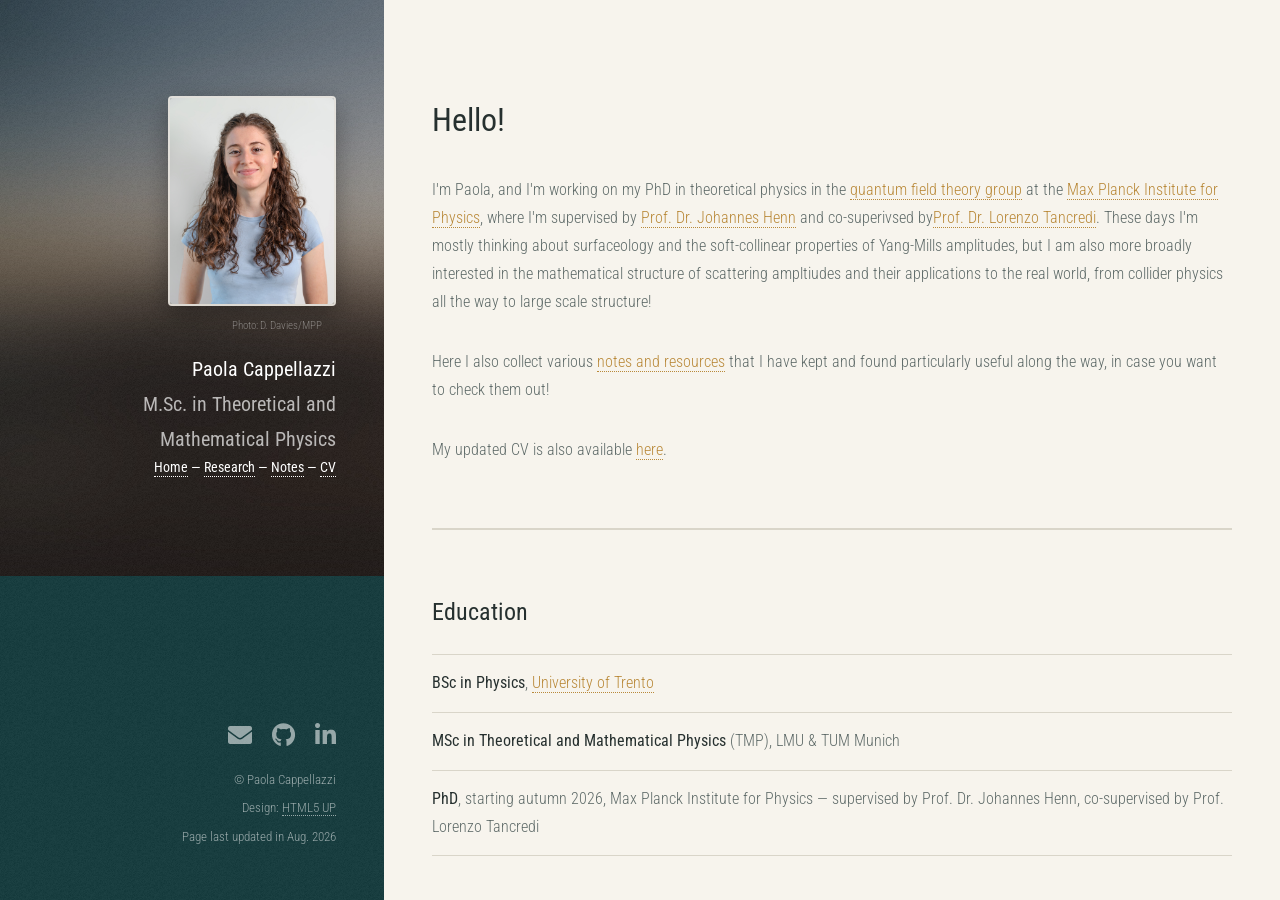
==== index.html @ 8c967d67 "updated thesis" ====
<!DOCTYPE HTML>
<!--
	Strata by HTML5 UP
	html5up.net | @ajlkn
	Free for personal and commercial use under the CCA 3.0 license (html5up.net/license)
	Adapted for Paola Cappellazzi
-->
<html>
	<head>
		<title>Paola Cappellazzi</title>
		<meta charset="utf-8" />
		<meta name="viewport" content="width=device-width, initial-scale=1, user-scalable=no" />
		<link rel="stylesheet" href="assets/css/main.css" />
	</head>
	<body class="is-preload">

		<!-- Header -->
			<header id="header">
				<div class="inner">
					<a href="#" class="image avatar"><img src="images/avatar.jpg" alt="Paola Cappellazzi" /></a>
					<p class="photo-credit">Photo: D. Davies/MPP</p>
					<h1><strong>Paola Cappellazzi</strong></h1>
					<h1>M.Sc. in Theoretical and Mathematical Physics </h1>
					<h5><a href="index.html">Home</a> — <a href="research.html">Research</a> — <a href="notes.html">Notes</a> — <a href="cv.html">CV</a></h5>
				</div>
			</header>

		<!-- Content -->
			<div id="content-scroll">
			<div id="main">

				<!-- About -->
					<section id="about">
						<header class="major">
							<h2>Hello!</h2>
						</header>
						<p>
							I'm Paola, and I'm working on my PhD in theoretical physics in the <a href="https://www.mpp.mpg.de/en/research/structure-of-matter/quantum-field-theory" class="active">quantum field theory group</a> at the <a href="https://www.mpp.mpg.de/en/" class="active">Max Planck Institute for Physics</a>, where I'm supervised by <a href="https://jmhenn.github.io/index.html" class="active">Prof. Dr. Johannes Henn</a> and co-superivsed by<a href="https://www.professoren.tum.de/en/tancredi-lorenzo" class="active">Prof. Dr. Lorenzo Tancredi</a>.

							These days I'm mostly thinking about surfaceology and the soft-collinear properties of Yang-Mills amplitudes, but I am also more broadly interested in the mathematical structure of scattering ampltiudes and their applications to the real world, from collider physics all the way to large scale structure! 
						</p>
							<!--a recently completed my Master's in <a href="https://www.theorie.physik.uni-muenchen.de/TMP/" class="active">Theoretical and Mathematical Physics</a> in Munich.at <a href="https://www.lmu.de/en/index.html" class="active">LMU</a> and <a href="https://www.tum.de/en/" class="active">TUM</a> in Munich, with a thesis carried out in the Quantum Field Theory group at the <a href="https://www.mpp.mpg.de/en/" class="active">Max Planck Institute for Physics</a>, supervised by <a href="https://jmhenn.github.io/index.html" class="active">Prof. Dr. Johannes Henn</a> and <a href="https://wwwmpa.mpa-garching.mpg.de/~fabians/" class="active">Dr. Fabian Schmidt</a>.
							This fall, I will be starting my PhD at the <a href="https://www.mpp.mpg.de/en/" class="active">Max Planck Institute for Physics</a>, supervised by <a href="https://jmhenn.github.io/index.html" class="active">Prof. Dr. Johannes Henn</a> and <a href="https://www.professoren.tum.de/en/tancredi-lorenzo" class="active">Prof. Dr. Lorenzo Tancredi</a>, working on surfaceology.
						</p>
						<p>
							More broadly, my research interests center on the mathematical structure of scattering amplitudes, as well as their phenomenological applications, in particular on (late-time) cosmology.
						</p>
					-->
						<p>
							Here I also collect various <a href="notes.html">notes and resources</a> that I have kept and found particularly useful along the way, in case you want to check them out! 
						</p>
						<p>
							My updated CV is also available <a href="cv.html" class="active">here</a>.
						</p>
					</section>

				<!-- Education -->
					<section id="education">
						<h2>Education</h2>
						<ul class="clean-list">
							<li>
								<b>BSc in Physics</b>, <a href="https://www.unitn.it/en" class="active">University of Trento</a>
							</li>
							<li>
								<b>MSc in Theoretical and Mathematical Physics</b> (TMP), LMU &amp; TUM Munich
							</li>
							<li>
								<b>PhD</b>, starting autumn 2026, Max Planck Institute for Physics &mdash; supervised by Prof. Dr. Johannes Henn, co-supervised by Prof. Lorenzo Tancredi<!-- , focusing on <b>surfaceology</b> -->
							</li>
						</ul>
					</section>

				<!-- Research interests -->
					<section id="research-interests">
						<h2>Research Interests</h2>
						<p>
							Broadly, I am interested in scattering amplitudes and Feynman integrals. On one side, cosmology and the EFT of Large-Scale Structure, where I work on higher-loop corrections &mdash; my Master's thesis is on the two-loop matter power spectrum. On the other, more formal aspects of scattering amplitudes, in particular positive geometries and surfaceology, which I'm looking forward to exploring further during my PhD.
						</p>
						<ul class="pill-list">
							<li>Scattering Amplitudes</li>
							<li>Feynman Integrals</li>
							<li>EFT of Large-Scale Structure</li>
							<li>Positive Geometries</li>
							<li>Surfaceology</li>
						</ul>
						<ul class="actions">
							<li><a href="research.html" class="button">More on my research</a></li>
						</ul>
					</section>

				<!-- Contact -->
					<section id="contact">
						<h2>Get in touch</h2>
						<p>
							I'm always happy to answer questions about my work: feel free to reach out!
						</p>
						<ul class="contact-list">
							<li>
								<span class="icon solid fa-envelope" aria-label="Email"></span> <span class="email-item"><a href="#" class="email-toggle">click to reveal</a><span class="email-popup" hidden></span></span>
							</li>
							<li>
								<b>Address</b>: Max Planck Institute for Physics, Boltzmannstr. 8, 85748 Garching, Germany
							</li>
						</ul>
					</section>

			</div>

		<!-- Footer -->
			<footer id="footer">
				<div class="inner">
					<ul class="icons">
						<li class="email-item"><a href="#" class="email-toggle icon solid fa-envelope"><span class="label">Email</span></a><span class="email-popup" hidden></span></li>
						<li><a href="https://github.com/paolanocap" class="icon brands fa-github"><span class="label">Github</span></a></li>
						<li><a href="https://www.linkedin.com/in/paola-cappellazzi" class="icon brands fa-linkedin-in"><span class="label">LinkedIn</span></a></li>
					</ul>
					<ul class="copyright">
						<li>&copy; Paola Cappellazzi</li><li>Design: <a href="http://html5up.net">HTML5 UP</a></li>
						<li>Page last updated in Aug. 2026</li>
					</ul>
				</div>
			</footer>

			</div>

		<!-- Scripts -->
			<script src="assets/js/jquery.min.js"></script>
			<script src="assets/js/jquery.poptrox.min.js"></script>
			<script src="assets/js/browser.min.js"></script>
			<script src="assets/js/breakpoints.min.js"></script>
			<script src="assets/js/util.js"></script>
			<script src="assets/js/main.js"></script>
			<script src="assets/js/email-obfuscate.js"></script>

	</body>
</html>
---- assets/css/main.css ----
@import url("fontawesome-all.min.css");
@import url("https://fonts.googleapis.com/css?family=Roboto+Condensed:300,300i,400,400i,700&display=swap");

/*
	Strata by HTML5 UP
	html5up.net | @ajlkn
	Free for personal and commercial use under the CCA 3.0 license (html5up.net/license)
*/

html, body, div, span, applet, object,
iframe, h1, h2, h3, h4, h5, h6, p, blockquote,
pre, a, abbr, acronym, address, big, cite,
code, del, dfn, em, img, ins, kbd, q, s, samp,
small, strike, strong, sub, sup, tt, var, b,
u, i, center, dl, dt, dd, ol, ul, li, fieldset,
form, label, legend, table, caption, tbody,
tfoot, thead, tr, th, td, article, aside,
canvas, details, embed, figure, figcaption,
footer, header, hgroup, menu, nav, output, ruby,
section, summary, time, mark, audio, video {
	margin: 0;
	padding: 0;
	border: 0;
	font-size: 100%;
	font: inherit;
	vertical-align: baseline;}

article, aside, details, figcaption, figure,
footer, header, hgroup, menu, nav, section {
	display: block;}

body {
	line-height: 1;
}

ol, ul {
	list-style: none;
}

blockquote, q {
	quotes: none;
}

	blockquote:before, blockquote:after, q:before, q:after {
		content: '';
		content: none;
	}

table {
	border-collapse: collapse;
	border-spacing: 0;
}

body {
	-webkit-text-size-adjust: none;
}

mark {
	background-color: transparent;
	color: inherit;
}

input::-moz-focus-inner {
	border: 0;
	padding: 0;
}

input, select, textarea {
	-moz-appearance: none;
	-webkit-appearance: none;
	-ms-appearance: none;
	appearance: none;
}

/* Basic */

	html {
		box-sizing: border-box;
	}

	*, *:before, *:after {
		box-sizing: inherit;
	}

	body {
		background: #f7f4ed;
	}

		body.is-preload *, body.is-preload *:before, body.is-preload *:after {
			-moz-animation: none !important;
			-webkit-animation: none !important;
			-ms-animation: none !important;
			animation: none !important;
			-moz-transition: none !important;
			-webkit-transition: none !important;
			-ms-transition: none !important;
			transition: none !important;
		}

	body, input, select, textarea {
		color: #5f6b69;
		font-family: "Roboto Condensed", Helvetica, sans-serif;
		font-size: 16pt;
		font-weight: 300;
		line-height: 1.75em;
	}

	h1, h2, h3, h4, h5, h6 {
		font-family: "Roboto Condensed", Helvetica, sans-serif;
		font-weight: 300;
	}

	a {
		-moz-transition: color 0.2s ease-in-out, border-color 0.2s ease-in-out;
		-webkit-transition: color 0.2s ease-in-out, border-color 0.2s ease-in-out;
		-ms-transition: color 0.2s ease-in-out, border-color 0.2s ease-in-out;
		transition: color 0.2s ease-in-out, border-color 0.2s ease-in-out;
		border-bottom: dotted 1px;
		color: #b98939;
		text-decoration: none;
	}

		a:hover {
			border-bottom-color: transparent;
			color: #b98939 !important;
			text-decoration: none;
		}

	strong, b {
		color: #26302f;
		font-weight: 400;
	}

	em, i {
		font-style: italic;
	}

	p {
		margin: 0 0 2em 0;
	}

	h1, h2, h3, h4, h5, h6 {
		color: #26302f;
		font-weight: 400;
		line-height: 1em;
		margin: 0 0 1em 0;
	}

		h1 a, h2 a, h3 a, h4 a, h5 a, h6 a {
			color: inherit;
			text-decoration: none;
		}

	h1 {
		font-size: 2em;
		line-height: 1.5em;
	}

	h2 {
		font-size: 1.5em;
		line-height: 1.5em;
	}

	h3 {
		font-size: 1.25em;
		line-height: 1.5em;
	}

	h4 {
		font-size: 1.1em;
		line-height: 1.5em;
	}

	h5 {
		font-size: 0.9em;
		line-height: 1.5em;
	}

	h6 {
		font-size: 0.7em;
		line-height: 1.5em;
	}

	sub {
		font-size: 0.8em;
		position: relative;
		top: 0.5em;
	}

	sup {
		font-size: 0.8em;
		position: relative;
		top: -0.5em;
	}

	hr {
		border: 0;
		border-bottom: solid 2px #d9d5c9;
		margin: 2em 0;
	}

		hr.major {
			margin: 3em 0;
		}

	blockquote {
		border-left: solid 6px #d9d5c9;
		font-style: italic;
		margin: 0 0 2em 0;
		padding: 0.5em 0 0.5em 1.5em;
	}

	code {
		background: #efe8d8;
		border-radius: 0.35em;
		border: solid 2px #d9d5c9;
		font-family: "Courier New", monospace;
		font-size: 0.9em;
		margin: 0 0.25em;
		padding: 0.25em 0.65em;
	}

	pre {
		-webkit-overflow-scrolling: touch;
		font-family: "Courier New", monospace;
		font-size: 0.9em;
		margin: 0 0 2em 0;
	}

		pre code {
			display: block;
			line-height: 1.75em;
			padding: 1em 1.5em;
			overflow-x: auto;
		}

	.align-left {
		text-align: left;
	}

	.align-center {
		text-align: center;
	}

	.align-right {
		text-align: right;
	}

/* Container */

	.container {
		margin: 0 auto;
		max-width: calc(100% - 4em);
		width: 100%;
	}

		.container.xsmall {
			width: 25%;
		}

		.container.small {
			width: 50%;
		}

		.container.medium {
			width: 75%;
		}

		.container.large {
			width: 125%;
		}

		.container.xlarge {
			width: 150%;
		}

		.container.max {
			width: 100%;
		}

		@media screen and (max-width: 980px) {

			.container {
				width: 100% !important;
				max-width: 100% !important;
			}

		}

		@media screen and (max-width: 480px) {

			.container {
				max-width: calc(100% - 3em);
			}

		}

/* Row */

	.row {
		display: flex;
		flex-wrap: wrap;
		box-sizing: border-box;
		align-items: stretch;
	}

		.row > * {
			box-sizing: border-box;
		}

		.row.gtr-uniform > * > :last-child {
			margin-bottom: 0;
		}

		.row.aln-left {
			justify-content: flex-start;
		}

		.row.aln-center {
			justify-content: center;
		}

		.row.aln-right {
			justify-content: flex-end;
		}

		.row.aln-top {
			align-items: flex-start;
		}

		.row.aln-middle {
			align-items: center;
		}

		.row.aln-bottom {
			align-items: flex-end;
		}

		.row > .imp {
			order: -1;
		}

		.row > .col-1 {
			width: 8.33333%;
		}

		.row > .off-1 {
			margin-left: 8.33333%;
		}

		.row > .col-2 {
			width: 16.66667%;
		}

		.row > .off-2 {
			margin-left: 16.66667%;
		}

		.row > .col-3 {
			width: 25%;
		}

		.row > .off-3 {
			margin-left: 25%;
		}

		.row > .col-4 {
			width: 33.33333%;
		}

		.row > .off-4 {
			margin-left: 33.33333%;
		}

		.row > .col-5 {
			width: 41.66667%;
		}

		.row > .off-5 {
			margin-left: 41.66667%;
		}

		.row > .col-6 {
			width: 50%;
		}

		.row > .off-6 {
			margin-left: 50%;
		}

		.row > .col-7 {
			width: 58.33333%;
		}

		.row > .off-7 {
			margin-left: 58.33333%;
		}

		.row > .col-8 {
			width: 66.66667%;
		}

		.row > .off-8 {
			margin-left: 66.66667%;
		}

		.row > .col-9 {
			width: 75%;
		}

		.row > .off-9 {
			margin-left: 75%;
		}

		.row > .col-10 {
			width: 83.33333%;
		}

		.row > .off-10 {
			margin-left: 83.33333%;
		}

		.row > .col-11 {
			width: 91.66667%;
		}

		.row > .off-11 {
			margin-left: 91.66667%;
		}

		.row > .col-12 {
			width: 100%;
		}

		.row > .off-12 {
			margin-left: 100%;
		}

		.row.gtr-0 {
			margin-top: 0;
			margin-left: 0em;
		}

			.row.gtr-0 > * {
				padding: 0 0 0 0em;
			}

			.row.gtr-0.gtr-uniform {
				margin-top: 0em;
			}

				.row.gtr-0.gtr-uniform > * {
					padding-top: 0em;
				}

		.row.gtr-25 {
			margin-top: 0;
			margin-left: -0.625em;
		}

			.row.gtr-25 > * {
				padding: 0 0 0 0.625em;
			}

			.row.gtr-25.gtr-uniform {
				margin-top: -0.625em;
			}

				.row.gtr-25.gtr-uniform > * {
					padding-top: 0.625em;
				}

		.row.gtr-50 {
			margin-top: 0;
			margin-left: -1.25em;
		}

			.row.gtr-50 > * {
				padding: 0 0 0 1.25em;
			}

			.row.gtr-50.gtr-uniform {
				margin-top: -1.25em;
			}

				.row.gtr-50.gtr-uniform > * {
					padding-top: 1.25em;
				}

		.row {
			margin-top: 0;
			margin-left: -2.5em;
		}

			.row > * {
				padding: 0 0 0 2.5em;
			}

			.row.gtr-uniform {
				margin-top: -2.5em;
			}

				.row.gtr-uniform > * {
					padding-top: 2.5em;
				}

		.row.gtr-150 {
			margin-top: 0;
			margin-left: -3.75em;
		}

			.row.gtr-150 > * {
				padding: 0 0 0 3.75em;
			}

			.row.gtr-150.gtr-uniform {
				margin-top: -3.75em;
			}

				.row.gtr-150.gtr-uniform > * {
					padding-top: 3.75em;
				}

		.row.gtr-200 {
			margin-top: 0;
			margin-left: -5em;
		}

			.row.gtr-200 > * {
				padding: 0 0 0 5em;
			}

			.row.gtr-200.gtr-uniform {
				margin-top: -5em;
			}

				.row.gtr-200.gtr-uniform > * {
					padding-top: 5em;
				}

		@media screen and (max-width: 1800px) {

			.row {
				display: flex;
				flex-wrap: wrap;
				box-sizing: border-box;
				align-items: stretch;
			}

				.row > * {
					box-sizing: border-box;
				}

				.row.gtr-uniform > * > :last-child {
					margin-bottom: 0;
				}

				.row.aln-left {
					justify-content: flex-start;
				}

				.row.aln-center {
					justify-content: center;
				}

				.row.aln-right {
					justify-content: flex-end;
				}

				.row.aln-top {
					align-items: flex-start;
				}

				.row.aln-middle {
					align-items: center;
				}

				.row.aln-bottom {
					align-items: flex-end;
				}

				.row > .imp-xlarge {
					order: -1;
				}

				.row > .col-1-xlarge {
					width: 8.33333%;
				}

				.row > .off-1-xlarge {
					margin-left: 8.33333%;
				}

				.row > .col-2-xlarge {
					width: 16.66667%;
				}

				.row > .off-2-xlarge {
					margin-left: 16.66667%;
				}

				.row > .col-3-xlarge {
					width: 25%;
				}

				.row > .off-3-xlarge {
					margin-left: 25%;
				}

				.row > .col-4-xlarge {
					width: 33.33333%;
				}

				.row > .off-4-xlarge {
					margin-left: 33.33333%;
				}

				.row > .col-5-xlarge {
					width: 41.66667%;
				}

				.row > .off-5-xlarge {
					margin-left: 41.66667%;
				}

				.row > .col-6-xlarge {
					width: 50%;
				}

				.row > .off-6-xlarge {
					margin-left: 50%;
				}

				.row > .col-7-xlarge {
					width: 58.33333%;
				}

				.row > .off-7-xlarge {
					margin-left: 58.33333%;
				}

				.row > .col-8-xlarge {
					width: 66.66667%;
				}

				.row > .off-8-xlarge {
					margin-left: 66.66667%;
				}

				.row > .col-9-xlarge {
					width: 75%;
				}

				.row > .off-9-xlarge {
					margin-left: 75%;
				}

				.row > .col-10-xlarge {
					width: 83.33333%;
				}

				.row > .off-10-xlarge {
					margin-left: 83.33333%;
				}

				.row > .col-11-xlarge {
					width: 91.66667%;
				}

				.row > .off-11-xlarge {
					margin-left: 91.66667%;
				}

				.row > .col-12-xlarge {
					width: 100%;
				}

				.row > .off-12-xlarge {
					margin-left: 100%;
				}

				.row.gtr-0 {
					margin-top: 0;
					margin-left: 0em;
				}

					.row.gtr-0 > * {
						padding: 0 0 0 0em;
					}

					.row.gtr-0.gtr-uniform {
						margin-top: 0em;
					}

						.row.gtr-0.gtr-uniform > * {
							padding-top: 0em;
						}

				.row.gtr-25 {
					margin-top: 0;
					margin-left: -0.625em;
				}

					.row.gtr-25 > * {
						padding: 0 0 0 0.625em;
					}

					.row.gtr-25.gtr-uniform {
						margin-top: -0.625em;
					}

						.row.gtr-25.gtr-uniform > * {
							padding-top: 0.625em;
						}

				.row.gtr-50 {
					margin-top: 0;
					margin-left: -1.25em;
				}

					.row.gtr-50 > * {
						padding: 0 0 0 1.25em;
					}

					.row.gtr-50.gtr-uniform {
						margin-top: -1.25em;
					}

						.row.gtr-50.gtr-uniform > * {
							padding-top: 1.25em;
						}

				.row {
					margin-top: 0;
					margin-left: -2.5em;
				}

					.row > * {
						padding: 0 0 0 2.5em;
					}

					.row.gtr-uniform {
						margin-top: -2.5em;
					}

						.row.gtr-uniform > * {
							padding-top: 2.5em;
						}

				.row.gtr-150 {
					margin-top: 0;
					margin-left: -3.75em;
				}

					.row.gtr-150 > * {
						padding: 0 0 0 3.75em;
					}

					.row.gtr-150.gtr-uniform {
						margin-top: -3.75em;
					}

						.row.gtr-150.gtr-uniform > * {
							padding-top: 3.75em;
						}

				.row.gtr-200 {
					margin-top: 0;
					margin-left: -5em;
				}

					.row.gtr-200 > * {
						padding: 0 0 0 5em;
					}

					.row.gtr-200.gtr-uniform {
						margin-top: -5em;
					}

						.row.gtr-200.gtr-uniform > * {
							padding-top: 5em;
						}

		}

		@media screen and (max-width: 1280px) {

			.row {
				display: flex;
				flex-wrap: wrap;
				box-sizing: border-box;
				align-items: stretch;
			}

				.row > * {
					box-sizing: border-box;
				}

				.row.gtr-uniform > * > :last-child {
					margin-bottom: 0;
				}

				.row.aln-left {
					justify-content: flex-start;
				}

				.row.aln-center {
					justify-content: center;
				}

				.row.aln-right {
					justify-content: flex-end;
				}

				.row.aln-top {
					align-items: flex-start;
				}

				.row.aln-middle {
					align-items: center;
				}

				.row.aln-bottom {
					align-items: flex-end;
				}

				.row > .imp-large {
					order: -1;
				}

				.row > .col-1-large {
					width: 8.33333%;
				}

				.row > .off-1-large {
					margin-left: 8.33333%;
				}

				.row > .col-2-large {
					width: 16.66667%;
				}

				.row > .off-2-large {
					margin-left: 16.66667%;
				}

				.row > .col-3-large {
					width: 25%;
				}

				.row > .off-3-large {
					margin-left: 25%;
				}

				.row > .col-4-large {
					width: 33.33333%;
				}

				.row > .off-4-large {
					margin-left: 33.33333%;
				}

				.row > .col-5-large {
					width: 41.66667%;
				}

				.row > .off-5-large {
					margin-left: 41.66667%;
				}

				.row > .col-6-large {
					width: 50%;
				}

				.row > .off-6-large {
					margin-left: 50%;
				}

				.row > .col-7-large {
					width: 58.33333%;
				}

				.row > .off-7-large {
					margin-left: 58.33333%;
				}

				.row > .col-8-large {
					width: 66.66667%;
				}

				.row > .off-8-large {
					margin-left: 66.66667%;
				}

				.row > .col-9-large {
					width: 75%;
				}

				.row > .off-9-large {
					margin-left: 75%;
				}

				.row > .col-10-large {
					width: 83.33333%;
				}

				.row > .off-10-large {
					margin-left: 83.33333%;
				}

				.row > .col-11-large {
					width: 91.66667%;
				}

				.row > .off-11-large {
					margin-left: 91.66667%;
				}

				.row > .col-12-large {
					width: 100%;
				}

				.row > .off-12-large {
					margin-left: 100%;
				}

				.row.gtr-0 {
					margin-top: 0;
					margin-left: 0em;
				}

					.row.gtr-0 > * {
						padding: 0 0 0 0em;
					}

					.row.gtr-0.gtr-uniform {
						margin-top: 0em;
					}

						.row.gtr-0.gtr-uniform > * {
							padding-top: 0em;
						}

				.row.gtr-25 {
					margin-top: 0;
					margin-left: -0.5em;
				}

					.row.gtr-25 > * {
						padding: 0 0 0 0.5em;
					}

					.row.gtr-25.gtr-uniform {
						margin-top: -0.5em;
					}

						.row.gtr-25.gtr-uniform > * {
							padding-top: 0.5em;
						}

				.row.gtr-50 {
					margin-top: 0;
					margin-left: -1em;
				}

					.row.gtr-50 > * {
						padding: 0 0 0 1em;
					}

					.row.gtr-50.gtr-uniform {
						margin-top: -1em;
					}

						.row.gtr-50.gtr-uniform > * {
							padding-top: 1em;
						}

				.row {
					margin-top: 0;
					margin-left: -2em;
				}

					.row > * {
						padding: 0 0 0 2em;
					}

					.row.gtr-uniform {
						margin-top: -2em;
					}

						.row.gtr-uniform > * {
							padding-top: 2em;
						}

				.row.gtr-150 {
					margin-top: 0;
					margin-left: -3em;
				}

					.row.gtr-150 > * {
						padding: 0 0 0 3em;
					}

					.row.gtr-150.gtr-uniform {
						margin-top: -3em;
					}

						.row.gtr-150.gtr-uniform > * {
							padding-top: 3em;
						}

				.row.gtr-200 {
					margin-top: 0;
					margin-left: -4em;
				}

					.row.gtr-200 > * {
						padding: 0 0 0 4em;
					}

					.row.gtr-200.gtr-uniform {
						margin-top: -4em;
					}

						.row.gtr-200.gtr-uniform > * {
							padding-top: 4em;
						}

		}

		@media screen and (max-width: 980px) {

			.row {
				display: flex;
				flex-wrap: wrap;
				box-sizing: border-box;
				align-items: stretch;
			}

				.row > * {
					box-sizing: border-box;
				}

				.row.gtr-uniform > * > :last-child {
					margin-bottom: 0;
				}

				.row.aln-left {
					justify-content: flex-start;
				}

				.row.aln-center {
					justify-content: center;
				}

				.row.aln-right {
					justify-content: flex-end;
				}

				.row.aln-top {
					align-items: flex-start;
				}

				.row.aln-middle {
					align-items: center;
				}

				.row.aln-bottom {
					align-items: flex-end;
				}

				.row > .imp-medium {
					order: -1;
				}

				.row > .col-1-medium {
					width: 8.33333%;
				}

				.row > .off-1-medium {
					margin-left: 8.33333%;
				}

				.row > .col-2-medium {
					width: 16.66667%;
				}

				.row > .off-2-medium {
					margin-left: 16.66667%;
				}

				.row > .col-3-medium {
					width: 25%;
				}

				.row > .off-3-medium {
					margin-left: 25%;
				}

				.row > .col-4-medium {
					width: 33.33333%;
				}

				.row > .off-4-medium {
					margin-left: 33.33333%;
				}

				.row > .col-5-medium {
					width: 41.66667%;
				}

				.row > .off-5-medium {
					margin-left: 41.66667%;
				}

				.row > .col-6-medium {
					width: 50%;
				}

				.row > .off-6-medium {
					margin-left: 50%;
				}

				.row > .col-7-medium {
					width: 58.33333%;
				}

				.row > .off-7-medium {
					margin-left: 58.33333%;
				}

				.row > .col-8-medium {
					width: 66.66667%;
				}

				.row > .off-8-medium {
					margin-left: 66.66667%;
				}

				.row > .col-9-medium {
					width: 75%;
				}

				.row > .off-9-medium {
					margin-left: 75%;
				}

				.row > .col-10-medium {
					width: 83.33333%;
				}

				.row > .off-10-medium {
					margin-left: 83.33333%;
				}

				.row > .col-11-medium {
					width: 91.66667%;
				}

				.row > .off-11-medium {
					margin-left: 91.66667%;
				}

				.row > .col-12-medium {
					width: 100%;
				}

				.row > .off-12-medium {
					margin-left: 100%;
				}

				.row.gtr-0 {
					margin-top: 0;
					margin-left: 0em;
				}

					.row.gtr-0 > * {
						padding: 0 0 0 0em;
					}

					.row.gtr-0.gtr-uniform {
						margin-top: 0em;
					}

						.row.gtr-0.gtr-uniform > * {
							padding-top: 0em;
						}

				.row.gtr-25 {
					margin-top: 0;
					margin-left: -0.5em;
				}

					.row.gtr-25 > * {
						padding: 0 0 0 0.5em;
					}

					.row.gtr-25.gtr-uniform {
						margin-top: -0.5em;
					}

						.row.gtr-25.gtr-uniform > * {
							padding-top: 0.5em;
						}

				.row.gtr-50 {
					margin-top: 0;
					margin-left: -1em;
				}

					.row.gtr-50 > * {
						padding: 0 0 0 1em;
					}

					.row.gtr-50.gtr-uniform {
						margin-top: -1em;
					}

						.row.gtr-50.gtr-uniform > * {
							padding-top: 1em;
						}

				.row {
					margin-top: 0;
					margin-left: -2em;
				}

					.row > * {
						padding: 0 0 0 2em;
					}

					.row.gtr-uniform {
						margin-top: -2em;
					}

						.row.gtr-uniform > * {
							padding-top: 2em;
						}

				.row.gtr-150 {
					margin-top: 0;
					margin-left: -3em;
				}

					.row.gtr-150 > * {
						padding: 0 0 0 3em;
					}

					.row.gtr-150.gtr-uniform {
						margin-top: -3em;
					}

						.row.gtr-150.gtr-uniform > * {
							padding-top: 3em;
						}

				.row.gtr-200 {
					margin-top: 0;
					margin-left: -4em;
				}

					.row.gtr-200 > * {
						padding: 0 0 0 4em;
					}

					.row.gtr-200.gtr-uniform {
						margin-top: -4em;
					}

						.row.gtr-200.gtr-uniform > * {
							padding-top: 4em;
						}

		}

		@media screen and (max-width: 736px) {

			.row {
				display: flex;
				flex-wrap: wrap;
				box-sizing: border-box;
				align-items: stretch;
			}

				.row > * {
					box-sizing: border-box;
				}

				.row.gtr-uniform > * > :last-child {
					margin-bottom: 0;
				}

				.row.aln-left {
					justify-content: flex-start;
				}

				.row.aln-center {
					justify-content: center;
				}

				.row.aln-right {
					justify-content: flex-end;
				}

				.row.aln-top {
					align-items: flex-start;
				}

				.row.aln-middle {
					align-items: center;
				}

				.row.aln-bottom {
					align-items: flex-end;
				}

				.row > .imp-small {
					order: -1;
				}

				.row > .col-1-small {
					width: 8.33333%;
				}

				.row > .off-1-small {
					margin-left: 8.33333%;
				}

				.row > .col-2-small {
					width: 16.66667%;
				}

				.row > .off-2-small {
					margin-left: 16.66667%;
				}

				.row > .col-3-small {
					width: 25%;
				}

				.row > .off-3-small {
					margin-left: 25%;
				}

				.row > .col-4-small {
					width: 33.33333%;
				}

				.row > .off-4-small {
					margin-left: 33.33333%;
				}

				.row > .col-5-small {
					width: 41.66667%;
				}

				.row > .off-5-small {
					margin-left: 41.66667%;
				}

				.row > .col-6-small {
					width: 50%;
				}

				.row > .off-6-small {
					margin-left: 50%;
				}

				.row > .col-7-small {
					width: 58.33333%;
				}

				.row > .off-7-small {
					margin-left: 58.33333%;
				}

				.row > .col-8-small {
					width: 66.66667%;
				}

				.row > .off-8-small {
					margin-left: 66.66667%;
				}

				.row > .col-9-small {
					width: 75%;
				}

				.row > .off-9-small {
					margin-left: 75%;
				}

				.row > .col-10-small {
					width: 83.33333%;
				}

				.row > .off-10-small {
					margin-left: 83.33333%;
				}

				.row > .col-11-small {
					width: 91.66667%;
				}

				.row > .off-11-small {
					margin-left: 91.66667%;
				}

				.row > .col-12-small {
					width: 100%;
				}

				.row > .off-12-small {
					margin-left: 100%;
				}

				.row.gtr-0 {
					margin-top: 0;
					margin-left: 0em;
				}

					.row.gtr-0 > * {
						padding: 0 0 0 0em;
					}

					.row.gtr-0.gtr-uniform {
						margin-top: 0em;
					}

						.row.gtr-0.gtr-uniform > * {
							padding-top: 0em;
						}

				.row.gtr-25 {
					margin-top: 0;
					margin-left: -0.375em;
				}

					.row.gtr-25 > * {
						padding: 0 0 0 0.375em;
					}

					.row.gtr-25.gtr-uniform {
						margin-top: -0.375em;
					}

						.row.gtr-25.gtr-uniform > * {
							padding-top: 0.375em;
						}

				.row.gtr-50 {
					margin-top: 0;
					margin-left: -0.75em;
				}

					.row.gtr-50 > * {
						padding: 0 0 0 0.75em;
					}

					.row.gtr-50.gtr-uniform {
						margin-top: -0.75em;
					}

						.row.gtr-50.gtr-uniform > * {
							padding-top: 0.75em;
						}

				.row {
					margin-top: 0;
					margin-left: -1.5em;
				}

					.row > * {
						padding: 0 0 0 1.5em;
					}

					.row.gtr-uniform {
						margin-top: -1.5em;
					}

						.row.gtr-uniform > * {
							padding-top: 1.5em;
						}

				.row.gtr-150 {
					margin-top: 0;
					margin-left: -2.25em;
				}

					.row.gtr-150 > * {
						padding: 0 0 0 2.25em;
					}

					.row.gtr-150.gtr-uniform {
						margin-top: -2.25em;
					}

						.row.gtr-150.gtr-uniform > * {
							padding-top: 2.25em;
						}

				.row.gtr-200 {
					margin-top: 0;
					margin-left: -3em;
				}

					.row.gtr-200 > * {
						padding: 0 0 0 3em;
					}

					.row.gtr-200.gtr-uniform {
						margin-top: -3em;
					}

						.row.gtr-200.gtr-uniform > * {
							padding-top: 3em;
						}

		}

		@media screen and (max-width: 480px) {

			.row {
				display: flex;
				flex-wrap: wrap;
				box-sizing: border-box;
				align-items: stretch;
			}

				.row > * {
					box-sizing: border-box;
				}

				.row.gtr-uniform > * > :last-child {
					margin-bottom: 0;
				}

				.row.aln-left {
					justify-content: flex-start;
				}

				.row.aln-center {
					justify-content: center;
				}

				.row.aln-right {
					justify-content: flex-end;
				}

				.row.aln-top {
					align-items: flex-start;
				}

				.row.aln-middle {
					align-items: center;
				}

				.row.aln-bottom {
					align-items: flex-end;
				}

				.row > .imp-xsmall {
					order: -1;
				}

				.row > .col-1-xsmall {
					width: 8.33333%;
				}

				.row > .off-1-xsmall {
					margin-left: 8.33333%;
				}

				.row > .col-2-xsmall {
					width: 16.66667%;
				}

				.row > .off-2-xsmall {
					margin-left: 16.66667%;
				}

				.row > .col-3-xsmall {
					width: 25%;
				}

				.row > .off-3-xsmall {
					margin-left: 25%;
				}

				.row > .col-4-xsmall {
					width: 33.33333%;
				}

				.row > .off-4-xsmall {
					margin-left: 33.33333%;
				}

				.row > .col-5-xsmall {
					width: 41.66667%;
				}

				.row > .off-5-xsmall {
					margin-left: 41.66667%;
				}

				.row > .col-6-xsmall {
					width: 50%;
				}

				.row > .off-6-xsmall {
					margin-left: 50%;
				}

				.row > .col-7-xsmall {
					width: 58.33333%;
				}

				.row > .off-7-xsmall {
					margin-left: 58.33333%;
				}

				.row > .col-8-xsmall {
					width: 66.66667%;
				}

				.row > .off-8-xsmall {
					margin-left: 66.66667%;
				}

				.row > .col-9-xsmall {
					width: 75%;
				}

				.row > .off-9-xsmall {
					margin-left: 75%;
				}

				.row > .col-10-xsmall {
					width: 83.33333%;
				}

				.row > .off-10-xsmall {
					margin-left: 83.33333%;
				}

				.row > .col-11-xsmall {
					width: 91.66667%;
				}

				.row > .off-11-xsmall {
					margin-left: 91.66667%;
				}

				.row > .col-12-xsmall {
					width: 100%;
				}

				.row > .off-12-xsmall {
					margin-left: 100%;
				}

				.row.gtr-0 {
					margin-top: 0;
					margin-left: 0em;
				}

					.row.gtr-0 > * {
						padding: 0 0 0 0em;
					}

					.row.gtr-0.gtr-uniform {
						margin-top: 0em;
					}

						.row.gtr-0.gtr-uniform > * {
							padding-top: 0em;
						}

				.row.gtr-25 {
					margin-top: 0;
					margin-left: -0.375em;
				}

					.row.gtr-25 > * {
						padding: 0 0 0 0.375em;
					}

					.row.gtr-25.gtr-uniform {
						margin-top: -0.375em;
					}

						.row.gtr-25.gtr-uniform > * {
							padding-top: 0.375em;
						}

				.row.gtr-50 {
					margin-top: 0;
					margin-left: -0.75em;
				}

					.row.gtr-50 > * {
						padding: 0 0 0 0.75em;
					}

					.row.gtr-50.gtr-uniform {
						margin-top: -0.75em;
					}

						.row.gtr-50.gtr-uniform > * {
							padding-top: 0.75em;
						}

				.row {
					margin-top: 0;
					margin-left: -1.5em;
				}

					.row > * {
						padding: 0 0 0 1.5em;
					}

					.row.gtr-uniform {
						margin-top: -1.5em;
					}

						.row.gtr-uniform > * {
							padding-top: 1.5em;
						}

				.row.gtr-150 {
					margin-top: 0;
					margin-left: -2.25em;
				}

					.row.gtr-150 > * {
						padding: 0 0 0 2.25em;
					}

					.row.gtr-150.gtr-uniform {
						margin-top: -2.25em;
					}

						.row.gtr-150.gtr-uniform > * {
							padding-top: 2.25em;
						}

				.row.gtr-200 {
					margin-top: 0;
					margin-left: -3em;
				}

					.row.gtr-200 > * {
						padding: 0 0 0 3em;
					}

					.row.gtr-200.gtr-uniform {
						margin-top: -3em;
					}

						.row.gtr-200.gtr-uniform > * {
							padding-top: 3em;
						}

		}

/* Section/Article */

	section.special, article.special {
		text-align: center;
	}

	header p {
		color: #b2b2b2;
		position: relative;
		margin: 0 0 1.5em 0;
	}

	header h2 + p {
		font-size: 1.25em;
		margin-top: -1em;
		line-height: 1.5em;
	}

	header h3 + p {
		font-size: 1.1em;
		margin-top: -0.8em;
		line-height: 1.5em;
	}

	header h4 + p,
	header h5 + p,
	header h6 + p {
		font-size: 0.9em;
		margin-top: -0.6em;
		line-height: 1.5em;
	}

	header.major h2 {
		font-size: 2em;
	}

/* Form */

	form {
		margin: 0 0 2em 0;
	}

	label {
		color: #26302f;
		display: block;
		font-size: 0.9em;
		font-weight: 400;
		margin: 0 0 1em 0;
	}

	input[type="text"],
	input[type="password"],
	input[type="email"],
	select,
	textarea {
		-moz-appearance: none;
		-webkit-appearance: none;
		-ms-appearance: none;
		appearance: none;
		background: #efe8d8;
		border-radius: 0.35em;
		border: solid 2px transparent;
		color: inherit;
		display: block;
		outline: 0;
		padding: 0 0.75em;
		text-decoration: none;
		width: 100%;
	}

		input[type="text"]:invalid,
		input[type="password"]:invalid,
		input[type="email"]:invalid,
		select:invalid,
		textarea:invalid {
			box-shadow: none;
		}

		input[type="text"]:focus,
		input[type="password"]:focus,
		input[type="email"]:focus,
		select:focus,
		textarea:focus {
			border-color: #b98939;
		}

	select {
		background-image: url("data:image/svg+xml;charset=utf8,%3Csvg xmlns='http://www.w3.org/2000/svg' width='40' height='40' preserveAspectRatio='none' viewBox='0 0 40 40'%3E%3Cpath d='M9.4,12.3l10.4,10.4l10.4-10.4c0.2-0.2,0.5-0.4,0.9-0.4c0.3,0,0.6,0.1,0.9,0.4l3.3,3.3c0.2,0.2,0.4,0.5,0.4,0.9 c0,0.4-0.1,0.6-0.4,0.9L20.7,31.9c-0.2,0.2-0.5,0.4-0.9,0.4c-0.3,0-0.6-0.1-0.9-0.4L4.3,17.3c-0.2-0.2-0.4-0.5-0.4-0.9 c0-0.4,0.1-0.6,0.4-0.9l3.3-3.3c0.2-0.2,0.5-0.4,0.9-0.4S9.1,12.1,9.4,12.3z' fill='%23dfdfdf' /%3E%3C/svg%3E");
		background-size: 1.25rem;
		background-repeat: no-repeat;
		background-position: calc(100% - 1rem) center;
		height: 2.75em;
		padding-right: 2.75em;
		text-overflow: ellipsis;
	}

		select option {
			color: #26302f;
			background: #fff;
		}

		select:focus::-ms-value {
			background-color: transparent;
		}

		select::-ms-expand {
			display: none;
		}

	input[type="text"],
	input[type="password"],
	input[type="email"],
	select {
		height: 2.75em;
	}

	textarea {
		padding: 0.75em;
	}

	input[type="checkbox"],
	input[type="radio"] {
		-moz-appearance: none;
		-webkit-appearance: none;
		-ms-appearance: none;
		appearance: none;
		display: block;
		float: left;
		margin-right: -2em;
		opacity: 0;
		width: 1em;
		z-index: -1;
	}

		input[type="checkbox"] + label,
		input[type="radio"] + label {
			text-decoration: none;
			color: #5f6b69;
			cursor: pointer;
			display: inline-block;
			font-size: 1em;
			font-weight: 400;
			padding-left: 2.4em;
			padding-right: 0.75em;
			position: relative;
		}

			input[type="checkbox"] + label:before,
			input[type="radio"] + label:before {
				-moz-osx-font-smoothing: grayscale;
				-webkit-font-smoothing: antialiased;
				display: inline-block;
				font-style: normal;
				font-variant: normal;
				text-rendering: auto;
				line-height: 1;
				text-transform: none !important;
				font-family: 'Font Awesome 5 Free';
				font-weight: 900;
			}

			input[type="checkbox"] + label:before,
			input[type="radio"] + label:before {
				background: #efe8d8;
				border-radius: 0.35em;
				border: solid 2px transparent;
				content: '';
				display: inline-block;
				font-size: 0.8em;
				height: 2.0625em;
				left: 0;
				line-height: 1.85625em;
				position: absolute;
				text-align: center;
				top: 0;
				width: 2.0625em;
			}

		input[type="checkbox"]:checked + label:before,
		input[type="radio"]:checked + label:before {
			background: #26302f;
			border-color: #26302f;
			color: #fff;
			content: '\f00c';
		}

		input[type="checkbox"]:focus + label:before,
		input[type="radio"]:focus + label:before {
			border-color: #b98939;
		}

	input[type="checkbox"] + label:before {
		border-radius: 0.35em;
	}

	input[type="radio"] + label:before {
		border-radius: 100%;
	}

	::-webkit-input-placeholder {
		color: #b2b2b2 !important;
		opacity: 1.0;
	}

	:-moz-placeholder {
		color: #b2b2b2 !important;
		opacity: 1.0;
	}

	::-moz-placeholder {
		color: #b2b2b2 !important;
		opacity: 1.0;
	}

	:-ms-input-placeholder {
		color: #b2b2b2 !important;
		opacity: 1.0;
	}

/* Box */

	.box {
		border-radius: 0.35em;
		border: solid 2px #d9d5c9;
		margin-bottom: 2em;
		padding: 1.5em;
	}

		.box > :last-child,
		.box > :last-child > :last-child,
		.box > :last-child > :last-child > :last-child {
			margin-bottom: 0;
		}

		.box.alt {
			border: 0;
			border-radius: 0;
			padding: 0;
		}

/* Icon */

	.icon {
		text-decoration: none;
		border-bottom: none;
		position: relative;
	}

		.icon:before {
			-moz-osx-font-smoothing: grayscale;
			-webkit-font-smoothing: antialiased;
			display: inline-block;
			font-style: normal;
			font-variant: normal;
			text-rendering: auto;
			line-height: 1;
			text-transform: none !important;
			font-family: 'Font Awesome 5 Free';
			font-weight: 400;
		}

		.icon > .label {
			display: none;
		}

		.icon:before {
			line-height: inherit;
		}

		.icon.solid:before {
			font-weight: 900;
		}

		.icon.brands:before {
			font-family: 'Font Awesome 5 Brands';
		}

/* Image */

	.image {
		border-radius: 0.25em;
		border: 0;
		display: inline-block;
		position: relative;
	}

		.image:before {
			-moz-transition: opacity 0.2s ease-in-out;
			-webkit-transition: opacity 0.2s ease-in-out;
			-ms-transition: opacity 0.2s ease-in-out;
			transition: opacity 0.2s ease-in-out;
			background: url("images/overlay.png");
			border-radius: 0.35em;
			content: '';
			display: block;
			height: 100%;
			left: 0;
			opacity: 0.5;
			position: absolute;
			top: 0;
			width: 100%;
		}

		.image.thumb {
			text-align: center;
		}

			.image.thumb:after {
				-moz-transition: opacity 0.2s ease-in-out;
				-webkit-transition: opacity 0.2s ease-in-out;
				-ms-transition: opacity 0.2s ease-in-out;
				transition: opacity 0.2s ease-in-out;
				border-radius: 0.25em;
				border: solid 3px rgba(255, 255, 255, 0.5);
				color: #fff;
				content: 'View';
				display: inline-block;
				font-size: 0.8em;
				font-weight: 400;
				left: 50%;
				line-height: 2.25em;
				margin: -1.25em 0 0 -3em;
				opacity: 0;
				padding: 0 1.5em;
				position: absolute;
				text-align: center;
				text-decoration: none;
				top: 50%;
				white-space: nowrap;
			}

			.image.thumb:hover:after {
				opacity: 1.0;
			}

			.image.thumb:hover:before {
				background: url("images/overlay.png"), url("images/overlay.png");
				opacity: 1.0;
			}

		.image img {
			border-radius: 0.35em;
			display: block;
		}

		.image.left {
			float: left;
			margin: 0 1.5em 1em 0;
			top: 0.25em;
		}

		.image.right {
			float: right;
			margin: 0 0 1em 1.5em;
			top: 0.25em;
		}

		.image.left, .image.right {
			max-width: 40%;
		}

			.image.left img, .image.right img {
				width: 100%;
			}

		.image.fit {
			display: block;
			margin: 0 0 2em 0;
			width: 100%;
		}

			.image.fit img {
				width: 100%;
			}

		.image.avatar {
			display: block;
			aspect-ratio: 4 / 5;
			border-radius: 0.25em;
			border: solid 2px rgba(247, 244, 237, 0.85);
			box-shadow: 0 0.6em 1.6em rgba(0, 0, 0, 0.35);
			overflow: hidden;
		}

			.image.avatar:before {
				display: none;
			}

			.image.avatar img {
				border-radius: 0;
				width: 100%;
				height: 100%;
				object-fit: cover;
				object-position: center 20%;
			}

/* List */

	ol {
		list-style: decimal;
		margin: 0 0 2em 0;
		padding-left: 1.25em;
	}

		ol li {
			padding-left: 0.25em;
		}

	ul {
		list-style: disc;
		margin: 0 0 2em 0;
		padding-left: 1em;
	}

		ul li {
			padding-left: 0.5em;
		}

		ul.alt {
			list-style: none;
			padding-left: 0;
		}

			ul.alt li {
				border-top: solid 2px #d9d5c9;
				padding: 0.5em 0;
			}

				ul.alt li:first-child {
					border-top: 0;
					padding-top: 0;
				}

	dl {
		margin: 0 0 2em 0;
	}

/* Icons */

	ul.icons {
		cursor: default;
		list-style: none;
		padding-left: 0;
	}

		ul.icons li {
			display: inline-block;
			padding: 0 1em 0 0;
		}

			ul.icons li:last-child {
				padding-right: 0;
			}

			ul.icons li .icon:before {
				font-size: 1.5em;
			}

/* Labeled Icons */

	ul.labeled-icons {
		list-style: none;
		padding: 0;
	}

		ul.labeled-icons li {
			line-height: 1.75em;
			margin: 1.5em 0 0 0;
			padding-left: 2.25em;
			position: relative;
		}

			ul.labeled-icons li:first-child {
				margin-top: 0;
			}

			ul.labeled-icons li a {
				color: inherit;
			}

			ul.labeled-icons li h3 {
				color: #b2b2b2;
				left: 0;
				position: absolute;
				text-align: center;
				top: 0;
				width: 1em;
			}

/* Actions */

	ul.actions {
		display: -moz-flex;
		display: -webkit-flex;
		display: -ms-flex;
		display: flex;
		cursor: default;
		list-style: none;
		margin-left: -1em;
		padding-left: 0;
	}

		ul.actions li {
			padding: 0 0 0 1em;
			vertical-align: middle;
		}

		ul.actions.special {
			-moz-justify-content: center;
			-webkit-justify-content: center;
			-ms-justify-content: center;
			justify-content: center;
			width: 100%;
			margin-left: 0;
		}

			ul.actions.special li:first-child {
				padding-left: 0;
			}

		ul.actions.stacked {
			-moz-flex-direction: column;
			-webkit-flex-direction: column;
			-ms-flex-direction: column;
			flex-direction: column;
			margin-left: 0;
		}

			ul.actions.stacked li {
				padding: 1.3em 0 0 0;
			}

				ul.actions.stacked li:first-child {
					padding-top: 0;
				}

		ul.actions.fit {
			width: calc(100% + 1em);
		}

			ul.actions.fit li {
				-moz-flex-grow: 1;
				-webkit-flex-grow: 1;
				-ms-flex-grow: 1;
				flex-grow: 1;
				-moz-flex-shrink: 1;
				-webkit-flex-shrink: 1;
				-ms-flex-shrink: 1;
				flex-shrink: 1;
				width: 100%;
			}

				ul.actions.fit li > * {
					width: 100%;
				}

			ul.actions.fit.stacked {
				width: 100%;
			}

		@media screen and (max-width: 480px) {

			ul.actions:not(.fixed) {
				-moz-flex-direction: column;
				-webkit-flex-direction: column;
				-ms-flex-direction: column;
				flex-direction: column;
				margin-left: 0;
				width: 100% !important;
			}

				ul.actions:not(.fixed) li {
					-moz-flex-grow: 1;
					-webkit-flex-grow: 1;
					-ms-flex-grow: 1;
					flex-grow: 1;
					-moz-flex-shrink: 1;
					-webkit-flex-shrink: 1;
					-ms-flex-shrink: 1;
					flex-shrink: 1;
					padding: 1em 0 0 0;
					text-align: center;
					width: 100%;
				}

					ul.actions:not(.fixed) li > * {
						width: 100%;
					}

					ul.actions:not(.fixed) li:first-child {
						padding-top: 0;
					}

					ul.actions:not(.fixed) li input[type="submit"],
					ul.actions:not(.fixed) li input[type="reset"],
					ul.actions:not(.fixed) li input[type="button"],
					ul.actions:not(.fixed) li button,
					ul.actions:not(.fixed) li .button {
						width: 100%;
					}

						ul.actions:not(.fixed) li input[type="submit"].icon:before,
						ul.actions:not(.fixed) li input[type="reset"].icon:before,
						ul.actions:not(.fixed) li input[type="button"].icon:before,
						ul.actions:not(.fixed) li button.icon:before,
						ul.actions:not(.fixed) li .button.icon:before {
							margin-left: -0.5em;
						}

		}

/* Table */

	.table-wrapper {
		-webkit-overflow-scrolling: touch;
		overflow-x: auto;
	}

	table {
		margin: 0 0 2em 0;
		width: 100%;
	}

		table tbody tr {
			border: solid 1px #d9d5c9;
			border-left: 0;
			border-right: 0;
		}

			table tbody tr:nth-child(2n + 1) {
				background-color: #efe8d8;
			}

		table td {
			padding: 0.75em 0.75em;
		}

		table th {
			color: #26302f;
			font-size: 0.9em;
			font-weight: 400;
			padding: 0 0.75em 0.75em 0.75em;
			text-align: left;
		}

		table thead {
			border-bottom: solid 2px #d9d5c9;
		}

		table tfoot {
			border-top: solid 2px #d9d5c9;
		}

		table.alt {
			border-collapse: separate;
		}

			table.alt tbody tr td {
				border: solid 2px #d9d5c9;
				border-left-width: 0;
				border-top-width: 0;
			}

				table.alt tbody tr td:first-child {
					border-left-width: 2px;
				}

			table.alt tbody tr:first-child td {
				border-top-width: 2px;
			}

			table.alt thead {
				border-bottom: 0;
			}

			table.alt tfoot {
				border-top: 0;
			}

/* Button */

	input[type="submit"],
	input[type="reset"],
	input[type="button"],
	.button {
		-moz-appearance: none;
		-webkit-appearance: none;
		-ms-appearance: none;
		appearance: none;
		-moz-transition: background-color 0.2s ease-in-out, color 0.2s ease-in-out, border-color 0.2s ease-in-out;
		-webkit-transition: background-color 0.2s ease-in-out, color 0.2s ease-in-out, border-color 0.2s ease-in-out;
		-ms-transition: background-color 0.2s ease-in-out, color 0.2s ease-in-out, border-color 0.2s ease-in-out;
		transition: background-color 0.2s ease-in-out, color 0.2s ease-in-out, border-color 0.2s ease-in-out;
		background-color: transparent;
		border-radius: 0.35em;
		border: solid 3px #d9d5c9;
		color: #26302f !important;
		cursor: pointer;
		display: inline-block;
		font-weight: 400;
		height: 3.15em;
		height: calc(2.75em + 6px);
		line-height: 2.75em;
		min-width: 10em;
		padding: 0 1.5em;
		text-align: center;
		text-decoration: none;
		white-space: nowrap;
	}

		input[type="submit"]:hover,
		input[type="reset"]:hover,
		input[type="button"]:hover,
		.button:hover {
			border-color: #b98939;
			color: #b98939 !important;
		}

		input[type="submit"]:active,
		input[type="reset"]:active,
		input[type="button"]:active,
		.button:active {
			background-color: rgba(29, 117, 118, 0.1);
			border-color: #b98939;
			color: #b98939 !important;
		}

		input[type="submit"].icon,
		input[type="reset"].icon,
		input[type="button"].icon,
		.button.icon {
			padding-left: 1.35em;
		}

			input[type="submit"].icon:before,
			input[type="reset"].icon:before,
			input[type="button"].icon:before,
			.button.icon:before {
				margin-right: 0.5em;
			}

		input[type="submit"].fit,
		input[type="reset"].fit,
		input[type="button"].fit,
		.button.fit {
			min-width: 0;
			width: 100%;
		}

		input[type="submit"].small,
		input[type="reset"].small,
		input[type="button"].small,
		.button.small {
			font-size: 0.8em;
		}

		input[type="submit"].large,
		input[type="reset"].large,
		input[type="button"].large,
		.button.large {
			font-size: 1.35em;
		}

		input[type="submit"].primary,
		input[type="reset"].primary,
		input[type="button"].primary,
		.button.primary {
			background-color: #b98939;
			border-color: #b98939;
			color: #ffffff !important;
		}

			input[type="submit"].primary:hover,
			input[type="reset"].primary:hover,
			input[type="button"].primary:hover,
			.button.primary:hover {
				background-color: #1d7576;
				border-color: #1d7576;
			}

			input[type="submit"].primary:active,
			input[type="reset"].primary:active,
			input[type="button"].primary:active,
			.button.primary:active {
				background-color: #114f52;
				border-color: #114f52;
			}

		input[type="submit"].disabled, input[type="submit"]:disabled,
		input[type="reset"].disabled,
		input[type="reset"]:disabled,
		input[type="button"].disabled,
		input[type="button"]:disabled,
		.button.disabled,
		.button:disabled {
			background-color: #e7e7e7 !important;
			border-color: #e7e7e7 !important;
			color: #b2b2b2 !important;
			cursor: default;
		}

/* Work Item */

	.work-item {
		margin: 0 0 2em 0;
	}

		.work-item .image {
			margin: 0 0 1.5em 0;
		}

		.work-item h3 {
			font-size: 1em;
			margin: 0 0 0.5em 0;
		}

		.work-item p {
			font-size: 0.8em;
			line-height: 1.5em;
			margin: 0;
		}

/* Header */

	#header {
		display: -moz-flex;
		display: -webkit-flex;
		display: -ms-flex;
		display: flex;
		-moz-flex-direction: column;
		-webkit-flex-direction: column;
		-ms-flex-direction: column;
		flex-direction: column;
		-moz-align-items: -moz-flex-end;
		-webkit-align-items: -webkit-flex-end;
		-ms-align-items: -ms-flex-end;
		align-items: flex-end;
		-moz-justify-content: space-between;
		-webkit-justify-content: space-between;
		-ms-justify-content: space-between;
		justify-content: space-between;
		background-color: #114f52;
		background-attachment: scroll,								scroll;
		background-image: url("images/overlay.png"), url("../../images/bg.jpg");
		background-position: top left,							top left;
		background-repeat: repeat,								no-repeat;
		background-size: auto,								150%;
		color: rgba(255, 255, 255, 0.65);
		height: 100%;
		left: 0;
		padding: 8em 4em;
		position: fixed;
		text-align: right;
		top: 0;
		width: 35%;
	}

		#header > * {
			-moz-flex-shrink: 0;
			-webkit-flex-shrink: 0;
			-ms-flex-shrink: 0;
			flex-shrink: 0;
			width: 100%;
		}

		#header > .inner {
			-moz-flex-grow: 1;
			-webkit-flex-grow: 1;
			-ms-flex-grow: 1;
			flex-grow: 1;
			margin: 0 0 2em 0;
		}

		#header strong, #header b {
			color: #ffffff;
		}

		#header h2, #header h3, #header h4, #header h5, #header h6 {
			color: #ffffff;
		}

		#header h1 {
			color: rgba(255, 255, 255, 0.68);
			font-size: 1.35em;
			line-height: 1.75em;
			margin: 0;
		}

		#header .image.avatar {
			margin: 0 0 1em auto;
			width: 10.5em;
		}

		#header .photo-credit {
			width: 10.5em;
			margin: -0.85em 0 1em auto;
			color: rgba(255, 255, 255, 0.4);
			font-size: 0.7em;
			text-align: center;
		}

/* Footer */

	#footer .icons {
		margin: 1em 0 0 0;
	}

		#footer .icons a {
			color: rgba(255, 255, 255, 0.55);
		}

	.email-item {
		display: inline-block;
		position: relative;
	}

	.email-popup {
		background: #0c3335;
		border: solid 1px rgba(255, 255, 255, 0.2);
		border-radius: 0.35em;
		bottom: calc(100% + 0.6em);
		box-shadow: 0 0.4em 1em rgba(0, 0, 0, 0.35);
		color: rgba(255, 255, 255, 0.85);
		cursor: text;
		font-size: 0.7em;
		left: 50%;
		padding: 0.6em 0.9em;
		position: absolute;
		transform: translateX(-50%);
		white-space: nowrap;
		z-index: 1;
	}

	#footer .copyright {
		color: rgba(255, 255, 255, 0.55);
		font-size: 0.8em;
		list-style: none;
		margin: 1em 0 0 0;
		padding: 0;
	}

		#footer .copyright li {
			border-left: solid 1px rgba(255, 255, 255, 0.35);
			display: inline-block;
			line-height: 1em;
			margin-left: 0.75em;
			padding-left: 0.75em;
		}

			#footer .copyright li:first-child {
				border-left: 0;
				margin-left: 0;
				padding-left: 0;
			}

			#footer .copyright li a {
				color: inherit;
			}

/* Main */

	html, body {
		height: 100%;
	}

	body {
		overflow: hidden;
	}

	#content-scroll {
		height: 100vh;
		margin-left: 35%;
		overflow-y: auto;
		width: calc(100% - 35%);
	}

	#main {
		max-width: 54em;
		padding: 8em 4em 4em 4em;
		width: 100%;
	}

		#main > section {
			border-top: solid 2px #d9d5c9;
			margin: 4em 0 0 0;
			padding: 4em 0 0 0;
		}

			#main > section:first-child {
				border-top: 0;
				margin-top: 0;
				padding-top: 0;
			}

/* Poptrox */

	@-moz-keyframes spin {
		0% {
			-moz-transform: rotate(0deg);
			-webkit-transform: rotate(0deg);
			-ms-transform: rotate(0deg);
			transform: rotate(0deg);
		}

		100% {
			-moz-transform: rotate(360deg);
			-webkit-transform: rotate(360deg);
			-ms-transform: rotate(360deg);
			transform: rotate(360deg);
		}
	}

	@-webkit-keyframes spin {
		0% {
			-moz-transform: rotate(0deg);
			-webkit-transform: rotate(0deg);
			-ms-transform: rotate(0deg);
			transform: rotate(0deg);
		}

		100% {
			-moz-transform: rotate(360deg);
			-webkit-transform: rotate(360deg);
			-ms-transform: rotate(360deg);
			transform: rotate(360deg);
		}
	}

	@-ms-keyframes spin {
		0% {
			-moz-transform: rotate(0deg);
			-webkit-transform: rotate(0deg);
			-ms-transform: rotate(0deg);
			transform: rotate(0deg);
		}

		100% {
			-moz-transform: rotate(360deg);
			-webkit-transform: rotate(360deg);
			-ms-transform: rotate(360deg);
			transform: rotate(360deg);
		}
	}

	@keyframes spin {
		0% {
			-moz-transform: rotate(0deg);
			-webkit-transform: rotate(0deg);
			-ms-transform: rotate(0deg);
			transform: rotate(0deg);
		}

		100% {
			-moz-transform: rotate(360deg);
			-webkit-transform: rotate(360deg);
			-ms-transform: rotate(360deg);
			transform: rotate(360deg);
		}
	}

	.poptrox-popup {
		-moz-box-sizing: content-box;
		-webkit-box-sizing: content-box;
		-ms-box-sizing: content-box;
		box-sizing: content-box;
		-webkit-tap-highlight-color: rgba(255, 255, 255, 0);
		background: #fff;
		border-radius: 0.35em;
		box-shadow: 0 0.1em 0.15em 0 rgba(0, 0, 0, 0.15);
		overflow: hidden;
		padding-bottom: 3em;
	}

		.poptrox-popup .loader {
			text-decoration: none;
			-moz-animation: spin 1s linear infinite;
			-webkit-animation: spin 1s linear infinite;
			-ms-animation: spin 1s linear infinite;
			animation: spin 1s linear infinite;
			font-size: 1.5em;
			height: 1em;
			left: 50%;
			line-height: 1em;
			margin: -0.5em 0 0 -0.5em;
			position: absolute;
			top: 50%;
			width: 1em;
		}

			.poptrox-popup .loader:before {
				-moz-osx-font-smoothing: grayscale;
				-webkit-font-smoothing: antialiased;
				display: inline-block;
				font-style: normal;
				font-variant: normal;
				text-rendering: auto;
				line-height: 1;
				text-transform: none !important;
				font-family: 'Font Awesome 5 Free';
				font-weight: 900;
			}

			.poptrox-popup .loader:before {
				content: '\f1ce';
			}

		.poptrox-popup .caption {
			background: #fff;
			bottom: 0;
			cursor: default;
			font-size: 0.9em;
			height: 3em;
			left: 0;
			line-height: 2.8em;
			position: absolute;
			text-align: center;
			width: 100%;
			z-index: 1;
		}

		.poptrox-popup .nav-next,
		.poptrox-popup .nav-previous {
			text-decoration: none;
			-moz-transition: opacity 0.2s ease-in-out;
			-webkit-transition: opacity 0.2s ease-in-out;
			-ms-transition: opacity 0.2s ease-in-out;
			transition: opacity 0.2s ease-in-out;
			-webkit-tap-highlight-color: rgba(255, 255, 255, 0);
			background: rgba(0, 0, 0, 0.01);
			cursor: pointer;
			height: 100%;
			opacity: 0;
			position: absolute;
			top: 0;
			width: 50%;
		}

			.poptrox-popup .nav-next:before,
			.poptrox-popup .nav-previous:before {
				-moz-osx-font-smoothing: grayscale;
				-webkit-font-smoothing: antialiased;
				display: inline-block;
				font-style: normal;
				font-variant: normal;
				text-rendering: auto;
				line-height: 1;
				text-transform: none !important;
				font-family: 'Font Awesome 5 Free';
				font-weight: 900;
			}

			.poptrox-popup .nav-next:before,
			.poptrox-popup .nav-previous:before {
				color: #fff;
				font-size: 2.5em;
				height: 1em;
				line-height: 1em;
				margin-top: -0.75em;
				position: absolute;
				text-align: center;
				top: 50%;
				width: 1.5em;
			}

		.poptrox-popup .nav-next {
			right: 0;
		}

			.poptrox-popup .nav-next:before {
				content: '\f105';
				right: 0;
			}

		.poptrox-popup .nav-previous {
			left: 0;
		}

			.poptrox-popup .nav-previous:before {
				content: '\f104';
				left: 0;
			}

		.poptrox-popup .closer {
			text-decoration: none;
			-moz-transition: opacity 0.2s ease-in-out;
			-webkit-transition: opacity 0.2s ease-in-out;
			-ms-transition: opacity 0.2s ease-in-out;
			transition: opacity 0.2s ease-in-out;
			-webkit-tap-highlight-color: rgba(255, 255, 255, 0);
			color: #fff;
			height: 4em;
			line-height: 4em;
			opacity: 0;
			position: absolute;
			right: 0;
			text-align: center;
			top: 0;
			width: 4em;
			z-index: 2;
		}

			.poptrox-popup .closer:before {
				-moz-osx-font-smoothing: grayscale;
				-webkit-font-smoothing: antialiased;
				display: inline-block;
				font-style: normal;
				font-variant: normal;
				text-rendering: auto;
				line-height: 1;
				text-transform: none !important;
				font-family: 'Font Awesome 5 Free';
				font-weight: 900;
			}

			.poptrox-popup .closer:before {
				-moz-box-sizing: content-box;
				-webkit-box-sizing: content-box;
				-ms-box-sizing: content-box;
				box-sizing: content-box;
				border-radius: 100%;
				border: solid 3px rgba(255, 255, 255, 0.5);
				content: '\f00d';
				display: block;
				font-size: 1em;
				height: 1.75em;
				left: 50%;
				line-height: 1.75em;
				margin: -0.875em 0 0 -0.875em;
				position: absolute;
				top: 50%;
				width: 1.75em;
			}

		.poptrox-popup:hover .nav-next,
		.poptrox-popup:hover .nav-previous {
			opacity: 0.5;
		}

			.poptrox-popup:hover .nav-next:hover,
			.poptrox-popup:hover .nav-previous:hover {
				opacity: 1.0;
			}

		.poptrox-popup:hover .closer {
			opacity: 0.5;
		}

			.poptrox-popup:hover .closer:hover {
				opacity: 1.0;
			}

/* Touch */

	body.is-touch .image.thumb:before {
		opacity: 0.5 !important;
	}

	body.is-touch .image.thumb:after {
		display: none !important;
	}

	body.is-touch #header {
		background-attachment: scroll;
		background-size: auto, cover;
	}

	body.is-touch .poptrox-popup .nav-next,
	body.is-touch .poptrox-popup .nav-previous,
	body.is-touch .poptrox-popup .closer {
		opacity: 1.0 !important;
	}

/* XLarge */

	@media screen and (max-width: 1800px) {

		/* Basic */

			body, input, select, textarea {
				font-size: 12pt;
			}

	}

/* Large */

	@media screen and (max-width: 1280px) {

		/* Header */

			#header {
				padding: 6em 3em 3em 3em;
				width: 30%;
			}

				#header h1 {
					font-size: 1.25em;
				}

					#header h1 br {
						display: none;
					}

				#header > .inner {
					margin-bottom: 0;
				}

		/* Footer */

			#footer .copyright li {
				border-left-width: 0;
				display: block;
				line-height: 2.25em;
				margin-left: 0;
				padding-left: 0;
			}

		/* Main */

			#content-scroll {
				margin-left: 30%;
				width: calc(100% - 30%);
			}

			#main {
				max-width: none;
				padding: 6em 3em 3em 3em;
			}

	}

/* Medium */

	@media screen and (max-width: 980px) {

		/* Basic */

			h1 br, h2 br, h3 br, h4 br, h5 br, h6 br {
				display: none;
			}

		/* List */

			ul.icons li .icon {
				font-size: 1.25em;
			}

		/* Header */

			#header {
				background-attachment: scroll;
				background-position: top left, center center;
				background-size: auto,		cover;
				left: auto;
				padding: 6em 4em;
				position: relative;
				text-align: center;
				top: auto;
				width: 100%;
				display: block;
			}

				#header h1 {
					font-size: 1.75em;
				}

					#header h1 br {
						display: inline;
					}

				#header .image.avatar,
				#header .photo-credit {
					margin-left: auto;
					margin-right: auto;
				}

		/* Footer */

			#footer {
				background-attachment: scroll;
				background-color: #114f52;
				background-image: url("images/overlay.png"), url("../../images/bg.jpg");
				background-position: top left,						bottom center;
				background-repeat: repeat,							no-repeat;
				background-size: auto,							cover;
				bottom: auto;
				left: auto;
				padding: 4em 4em 6em 4em;
				position: relative;
				text-align: center;
				width: 100%;
			}

				#footer .icons {
					margin: 0 0 1em 0;
				}

				#footer .copyright {
					margin: 0 0 1em 0;
				}

					#footer .copyright li {
						border-left-width: 1px;
						display: inline-block;
						line-height: 1em;
						margin-left: 0.75em;
						padding-left: 0.75em;
					}

		/* Main */

			html, body {
				height: auto;
			}

			body {
				overflow: visible;
			}

			#content-scroll {
				height: auto;
				margin-left: 0;
				overflow-y: visible;
				width: 100%;
			}

			#main {
				margin: 0;
				padding: 6em 4em;
				width: 100%;
			}

	}

/* Small */

	@media screen and (max-width: 736px) {

		/* Basic */

			h1 {
				font-size: 1.5em;
			}

			h2 {
				font-size: 1.2em;
			}

			h3 {
				font-size: 1em;
			}

		/* Section/Article */

			section.special, article.special {
				text-align: center;
			}

			header.major h2 {
				font-size: 1.35em;
			}

		/* List */

			ul.labeled-icons li {
				padding-left: 2em;
			}

				ul.labeled-icons li h3 {
					line-height: 1.75em;
				}

		/* Header */

			#header {
				padding: 2.25em 1.5em;
			}

				#header h1 {
					font-size: 1.35em;
				}

		/* Footer */

			#footer {
				padding: 2.25em 1.5em;
			}

		/* Main */

			#main {
				padding: 2.25em 1.5em 0.25em 1.5em;
			}

				#main > section {
					margin: 2.25em 0 0 0;
					padding: 2.25em 0 0 0;
				}

		/* Poptrox */

			.poptrox-popup {
				border-radius: 0;
			}

				.poptrox-popup .nav-next:before,
				.poptrox-popup .nav-previous:before {
					margin-top: -1em;
				}

	}

/* XSmall */

	@media screen and (max-width: 480px) {

		/* Header */

			#header {
				padding: 4.5em 1.5em;
			}

				#header h1 br {
					display: none;
				}

		/* Footer */

			#footer .copyright li {
				border-left-width: 0;
				display: block;
				line-height: 2.25em;
				margin-left: 0;
				padding-left: 0;
			}

	}

/* Custom (not stock Strata): card grid, pills, clean list */

	.card-grid {
		display: grid;
		grid-template-columns: repeat(2, minmax(0, 1fr));
		border-top: solid 1px #d9d5c9;
		border-left: solid 1px #d9d5c9;
		margin: 0 0 2em 0;
	}

		.card-grid .card {
			padding: 1.75em;
			border-right: solid 1px #d9d5c9;
			border-bottom: solid 1px #d9d5c9;
			background: rgba(255, 253, 248, 0.5);
		}

			.card-grid .card h3 {
				color: #114f52;
				margin-bottom: 0.5em;
			}

			.card-grid .card p:last-child {
				margin-bottom: 0;
			}

	.pill-list {
		display: flex;
		flex-wrap: wrap;
		gap: 0.6em;
		margin: 0 0 2em 0;
		padding: 0;
		list-style: none;
	}

		.pill-list li {
			display: inline-flex;
			align-items: center;
			border: solid 1px #d9d5c9;
			border-radius: 999px;
			padding: 0.4em 1.1em;
			font-size: 0.85em;
			font-weight: 600;
			color: #114f52;
			background: rgba(29, 117, 118, 0.06);
		}

	ul.clean-list {
		margin: 0 0 2em 0;
		padding: 0;
		list-style: none;
	}

	ul.contact-list {
		display: flex;
		flex-wrap: wrap;
		gap: 0.5em 3em;
		margin: 0 0 2em 0;
		padding: 0;
		list-style: none;
		text-align: left;
	}

		ul.clean-list li {
			padding: 0.9em 0;
			border-top: solid 1px #d9d5c9;
		}

		ul.clean-list li:last-child {
			border-bottom: solid 1px #d9d5c9;
		}

	@media screen and (max-width: 736px) {

		.card-grid {
			grid-template-columns: 1fr;
		}

	}
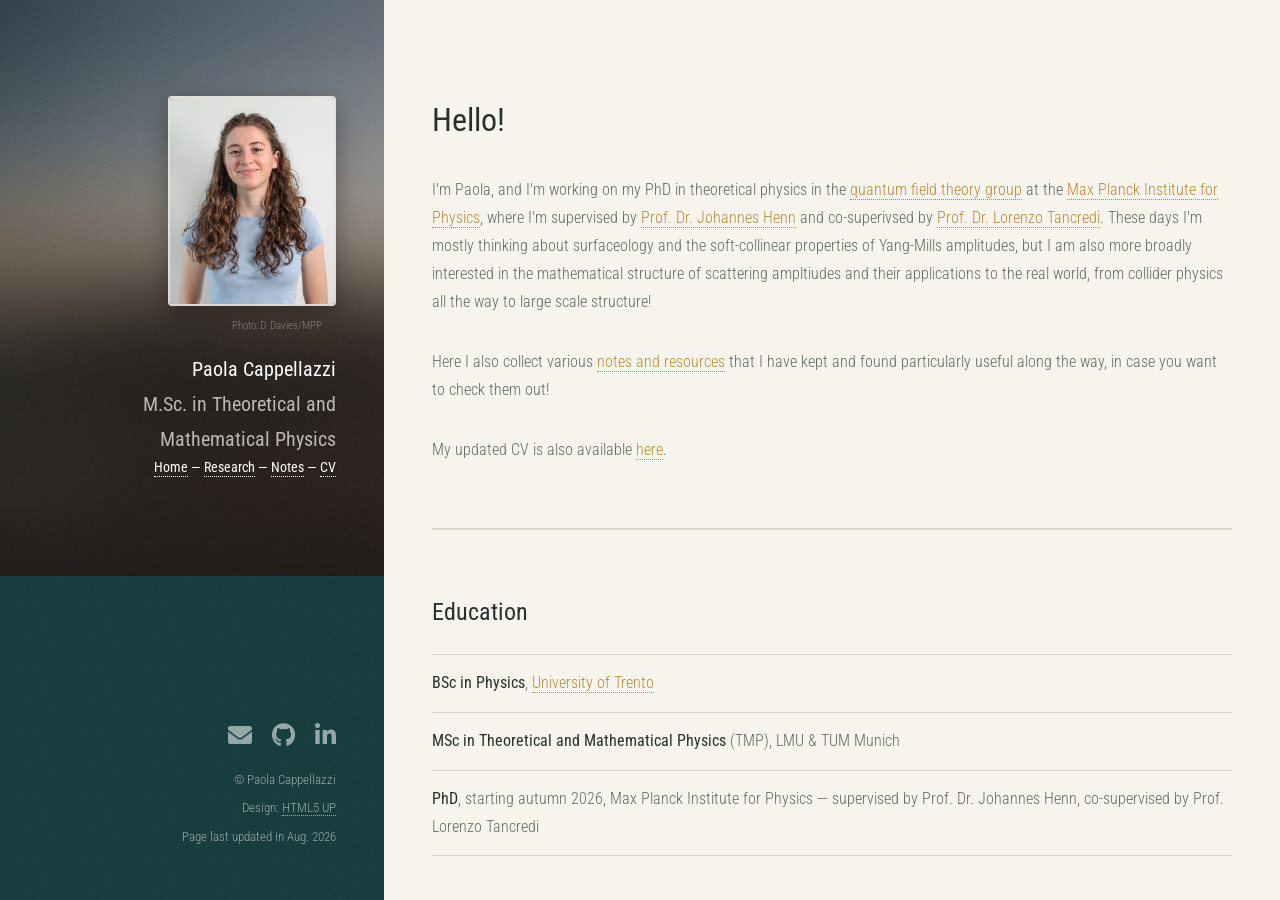
==== commit 92dd4d89: "updated thesis" ====
--- a/index.html
+++ b/index.html
@@ -35,7 +35,7 @@
 							<h2>Hello!</h2>
 						</header>
 						<p>
-							I'm Paola, and I'm working on my PhD in theoretical physics in the <a href="https://www.mpp.mpg.de/en/research/structure-of-matter/quantum-field-theory" class="active">quantum field theory group</a> at the <a href="https://www.mpp.mpg.de/en/" class="active">Max Planck Institute for Physics</a>, where I'm supervised by <a href="https://jmhenn.github.io/index.html" class="active">Prof. Dr. Johannes Henn</a> and co-superivsed by<a href="https://www.professoren.tum.de/en/tancredi-lorenzo" class="active">Prof. Dr. Lorenzo Tancredi</a>.
+							I'm Paola, and I'm working on my PhD in theoretical physics in the <a href="https://www.mpp.mpg.de/en/research/structure-of-matter/quantum-field-theory" class="active">quantum field theory group</a> at the <a href="https://www.mpp.mpg.de/en/" class="active">Max Planck Institute for Physics</a>, where I'm supervised by <a href="https://jmhenn.github.io/index.html" class="active">Prof. Dr. Johannes Henn</a> and co-superivsed by <a href="https://www.professoren.tum.de/en/tancredi-lorenzo" class="active">Prof. Dr. Lorenzo Tancredi</a>.
 
 							These days I'm mostly thinking about surfaceology and the soft-collinear properties of Yang-Mills amplitudes, but I am also more broadly interested in the mathematical structure of scattering ampltiudes and their applications to the real world, from collider physics all the way to large scale structure! 
 						</p>
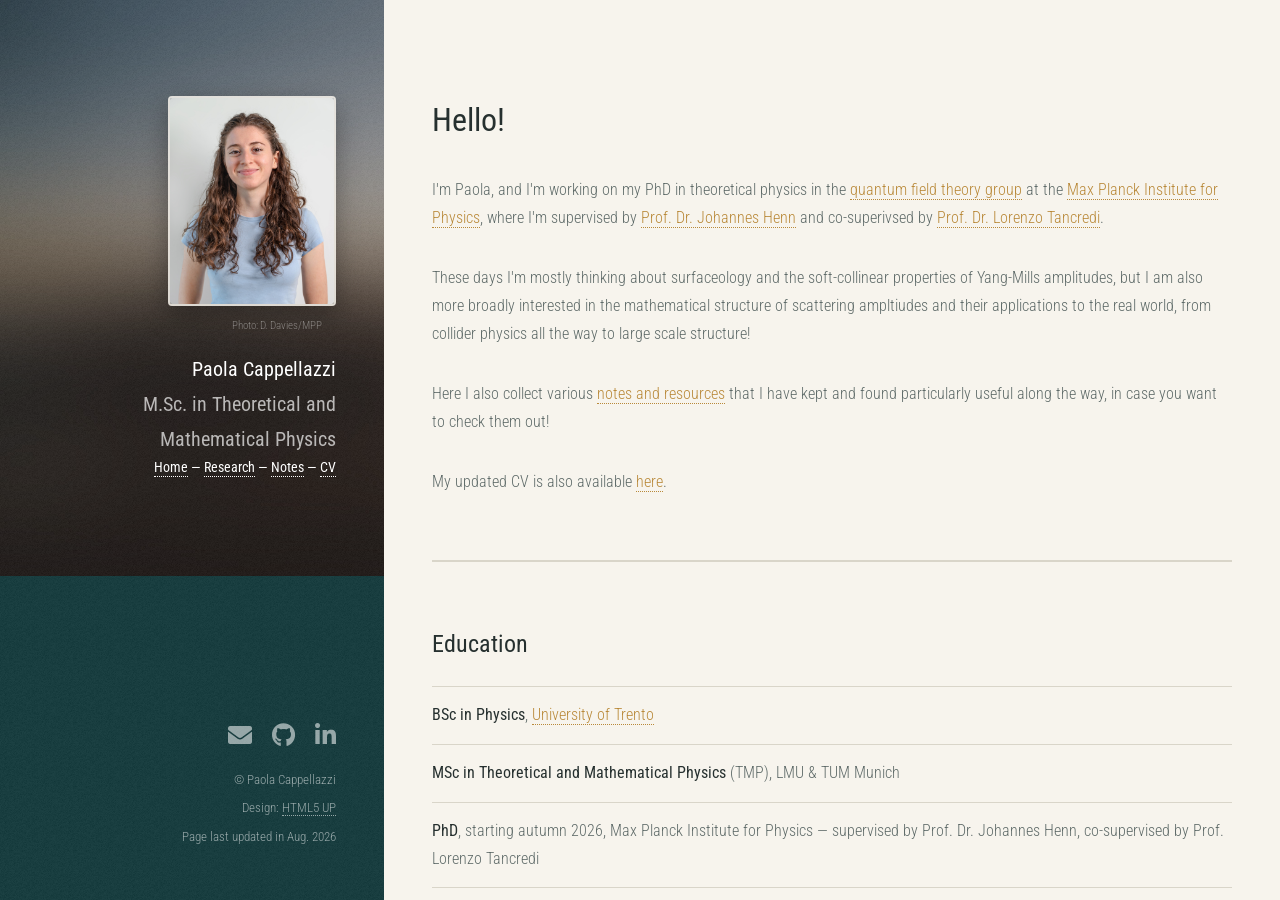
==== commit 3cfcd563: "updated website" ====
--- a/index.html
+++ b/index.html
@@ -36,7 +36,9 @@
 						</header>
 						<p>
 							I'm Paola, and I'm working on my PhD in theoretical physics in the <a href="https://www.mpp.mpg.de/en/research/structure-of-matter/quantum-field-theory" class="active">quantum field theory group</a> at the <a href="https://www.mpp.mpg.de/en/" class="active">Max Planck Institute for Physics</a>, where I'm supervised by <a href="https://jmhenn.github.io/index.html" class="active">Prof. Dr. Johannes Henn</a> and co-superivsed by <a href="https://www.professoren.tum.de/en/tancredi-lorenzo" class="active">Prof. Dr. Lorenzo Tancredi</a>.
-
+						</p>
+						
+						<p>
 							These days I'm mostly thinking about surfaceology and the soft-collinear properties of Yang-Mills amplitudes, but I am also more broadly interested in the mathematical structure of scattering ampltiudes and their applications to the real world, from collider physics all the way to large scale structure! 
 						</p>
 							<!--a recently completed my Master's in <a href="https://www.theorie.physik.uni-muenchen.de/TMP/" class="active">Theoretical and Mathematical Physics</a> in Munich.at <a href="https://www.lmu.de/en/index.html" class="active">LMU</a> and <a href="https://www.tum.de/en/" class="active">TUM</a> in Munich, with a thesis carried out in the Quantum Field Theory group at the <a href="https://www.mpp.mpg.de/en/" class="active">Max Planck Institute for Physics</a>, supervised by <a href="https://jmhenn.github.io/index.html" class="active">Prof. Dr. Johannes Henn</a> and <a href="https://wwwmpa.mpa-garching.mpg.de/~fabians/" class="active">Dr. Fabian Schmidt</a>.
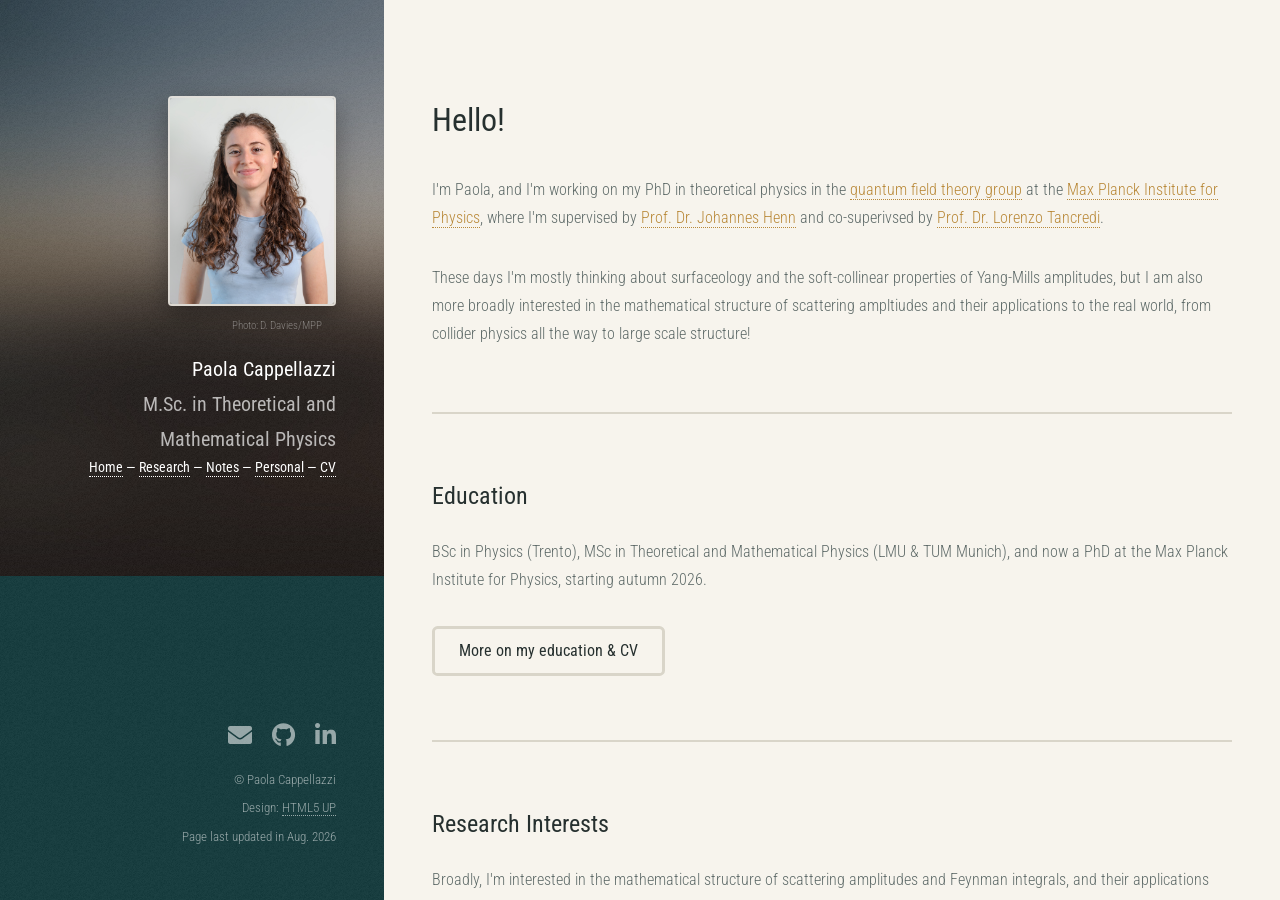
==== commit 5e549da6: "Restructure homepage as overview, merge education into CV page, add personal page Turn index.html in" ====
--- a/index.html
+++ b/index.html
@@ -21,7 +21,7 @@
 					<p class="photo-credit">Photo: D. Davies/MPP</p>
 					<h1><strong>Paola Cappellazzi</strong></h1>
 					<h1>M.Sc. in Theoretical and Mathematical Physics </h1>
-					<h5><a href="index.html">Home</a> — <a href="research.html">Research</a> — <a href="notes.html">Notes</a> — <a href="cv.html">CV</a></h5>
+					<h5><a href="index.html">Home</a> — <a href="research.html">Research</a> — <a href="notes.html">Notes</a> — <a href="personal.html">Personal</a> — <a href="cv.html">CV</a></h5>
 				</div>
 			</header>
 
@@ -48,27 +48,16 @@
 							More broadly, my research interests center on the mathematical structure of scattering amplitudes, as well as their phenomenological applications, in particular on (late-time) cosmology.
 						</p>
 					-->
-						<p>
-							Here I also collect various <a href="notes.html">notes and resources</a> that I have kept and found particularly useful along the way, in case you want to check them out! 
-						</p>
-						<p>
-							My updated CV is also available <a href="cv.html" class="active">here</a>.
-						</p>
 					</section>
 
 				<!-- Education -->
 					<section id="education">
 						<h2>Education</h2>
-						<ul class="clean-list">
-							<li>
-								<b>BSc in Physics</b>, <a href="https://www.unitn.it/en" class="active">University of Trento</a>
-							</li>
-							<li>
-								<b>MSc in Theoretical and Mathematical Physics</b> (TMP), LMU &amp; TUM Munich
-							</li>
-							<li>
-								<b>PhD</b>, starting autumn 2026, Max Planck Institute for Physics &mdash; supervised by Prof. Dr. Johannes Henn, co-supervised by Prof. Lorenzo Tancredi<!-- , focusing on <b>surfaceology</b> -->
-							</li>
+						<p>
+							BSc in Physics (Trento), MSc in Theoretical and Mathematical Physics (LMU &amp; TUM Munich), and now a PhD at the Max Planck Institute for Physics, starting autumn 2026.
+						</p>
+						<ul class="actions">
+							<li><a href="cv.html" class="button">More on my education &amp; CV</a></li>
 						</ul>
 					</section>
 
@@ -76,17 +65,21 @@
 					<section id="research-interests">
 						<h2>Research Interests</h2>
 						<p>
-							Broadly, I am interested in scattering amplitudes and Feynman integrals. On one side, cosmology and the EFT of Large-Scale Structure, where I work on higher-loop corrections &mdash; my Master's thesis is on the two-loop matter power spectrum. On the other, more formal aspects of scattering amplitudes, in particular positive geometries and surfaceology, which I'm looking forward to exploring further during my PhD.
+							Broadly, I'm interested in the mathematical structure of scattering amplitudes and Feynman integrals, and their applications from collider physics to large-scale structure.
 						</p>
-						<ul class="pill-list">
-							<li>Scattering Amplitudes</li>
-							<li>Feynman Integrals</li>
-							<li>EFT of Large-Scale Structure</li>
-							<li>Positive Geometries</li>
-							<li>Surfaceology</li>
-						</ul>
 						<ul class="actions">
 							<li><a href="research.html" class="button">More on my research</a></li>
+						</ul>
+					</section>
+
+				<!-- Notes -->
+					<section id="notes-teaser">
+						<h2>Notes &amp; Resources</h2>
+						<p>
+							A running collection of notes on Feynman integrals, large-scale structure, and amplitudes that I've found useful along the way.
+						</p>
+						<ul class="actions">
+							<li><a href="notes.html" class="button">Browse my notes</a></li>
 						</ul>
 					</section>
 
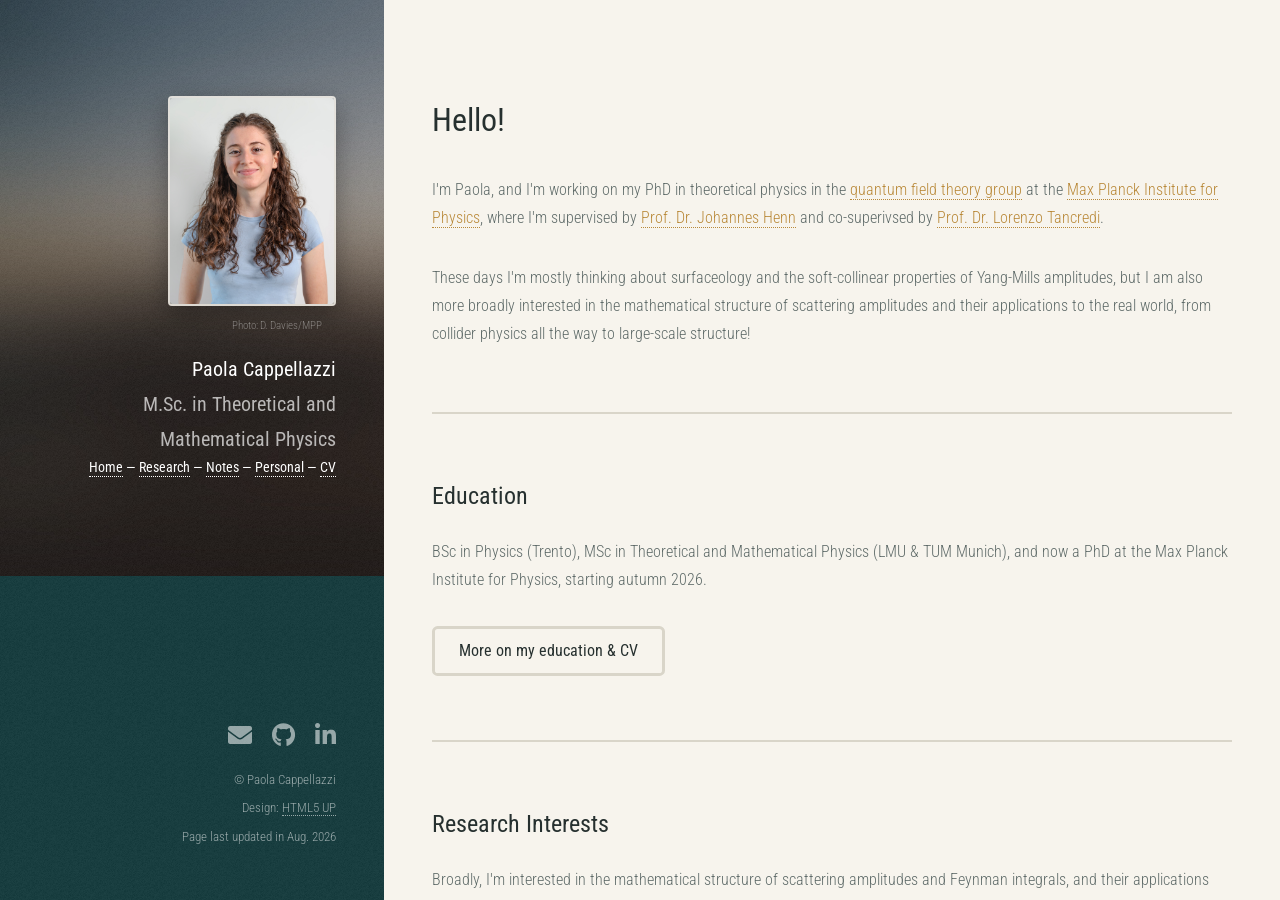
==== commit f39a14e0: "updated website" ====
--- a/index.html
+++ b/index.html
@@ -39,7 +39,7 @@
 						</p>
 						
 						<p>
-							These days I'm mostly thinking about surfaceology and the soft-collinear properties of Yang-Mills amplitudes, but I am also more broadly interested in the mathematical structure of scattering ampltiudes and their applications to the real world, from collider physics all the way to large scale structure! 
+							These days I'm mostly thinking about surfaceology and the soft-collinear properties of Yang-Mills amplitudes, but I am also more broadly interested in the mathematical structure of scattering amplitudes and their applications to the real world, from collider physics all the way to large-scale structure! 
 						</p>
 							<!--a recently completed my Master's in <a href="https://www.theorie.physik.uni-muenchen.de/TMP/" class="active">Theoretical and Mathematical Physics</a> in Munich.at <a href="https://www.lmu.de/en/index.html" class="active">LMU</a> and <a href="https://www.tum.de/en/" class="active">TUM</a> in Munich, with a thesis carried out in the Quantum Field Theory group at the <a href="https://www.mpp.mpg.de/en/" class="active">Max Planck Institute for Physics</a>, supervised by <a href="https://jmhenn.github.io/index.html" class="active">Prof. Dr. Johannes Henn</a> and <a href="https://wwwmpa.mpa-garching.mpg.de/~fabians/" class="active">Dr. Fabian Schmidt</a>.
 							This fall, I will be starting my PhD at the <a href="https://www.mpp.mpg.de/en/" class="active">Max Planck Institute for Physics</a>, supervised by <a href="https://jmhenn.github.io/index.html" class="active">Prof. Dr. Johannes Henn</a> and <a href="https://www.professoren.tum.de/en/tancredi-lorenzo" class="active">Prof. Dr. Lorenzo Tancredi</a>, working on surfaceology.
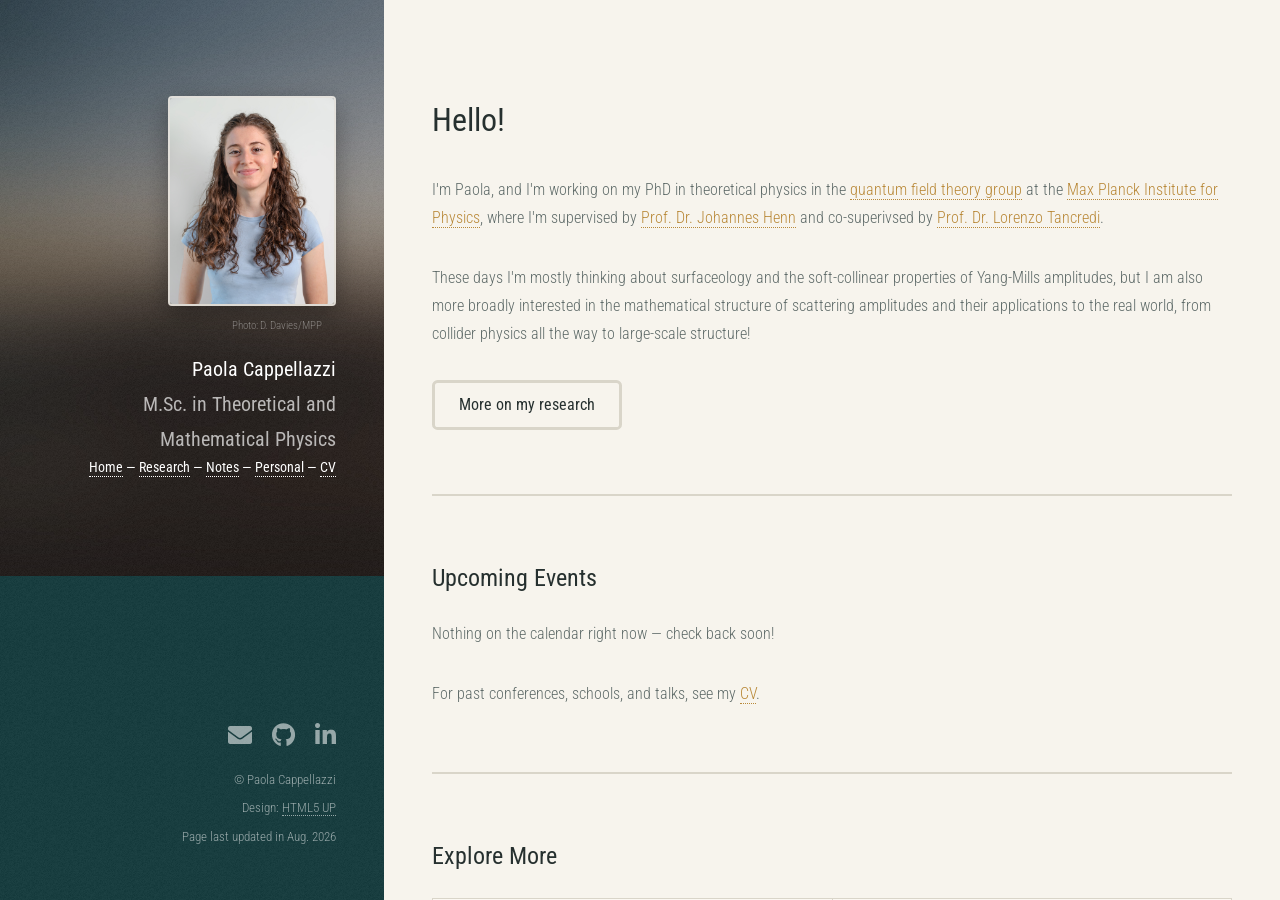
==== commit b54cd867: "Rework homepage layout: research button, upcoming events, quick-links grid Add a "More on my researc" ====
--- a/index.html
+++ b/index.html
@@ -39,8 +39,11 @@
 						</p>
 						
 						<p>
-							These days I'm mostly thinking about surfaceology and the soft-collinear properties of Yang-Mills amplitudes, but I am also more broadly interested in the mathematical structure of scattering amplitudes and their applications to the real world, from collider physics all the way to large-scale structure! 
+							These days I'm mostly thinking about surfaceology and the soft-collinear properties of Yang-Mills amplitudes, but I am also more broadly interested in the mathematical structure of scattering amplitudes and their applications to the real world, from collider physics all the way to large-scale structure!
 						</p>
+						<ul class="actions">
+							<li><a href="research.html" class="button">More on my research</a></li>
+						</ul>
 							<!--a recently completed my Master's in <a href="https://www.theorie.physik.uni-muenchen.de/TMP/" class="active">Theoretical and Mathematical Physics</a> in Munich.at <a href="https://www.lmu.de/en/index.html" class="active">LMU</a> and <a href="https://www.tum.de/en/" class="active">TUM</a> in Munich, with a thesis carried out in the Quantum Field Theory group at the <a href="https://www.mpp.mpg.de/en/" class="active">Max Planck Institute for Physics</a>, supervised by <a href="https://jmhenn.github.io/index.html" class="active">Prof. Dr. Johannes Henn</a> and <a href="https://wwwmpa.mpa-garching.mpg.de/~fabians/" class="active">Dr. Fabian Schmidt</a>.
 							This fall, I will be starting my PhD at the <a href="https://www.mpp.mpg.de/en/" class="active">Max Planck Institute for Physics</a>, supervised by <a href="https://jmhenn.github.io/index.html" class="active">Prof. Dr. Johannes Henn</a> and <a href="https://www.professoren.tum.de/en/tancredi-lorenzo" class="active">Prof. Dr. Lorenzo Tancredi</a>, working on surfaceology.
 						</p>
@@ -50,37 +53,50 @@
 					-->
 					</section>
 
-				<!-- Education -->
-					<section id="education">
-						<h2>Education</h2>
+				<!-- Upcoming Events -->
+					<section id="events">
+						<h2>Upcoming Events</h2>
 						<p>
-							BSc in Physics (Trento), MSc in Theoretical and Mathematical Physics (LMU &amp; TUM Munich), and now a PhD at the Max Planck Institute for Physics, starting autumn 2026.
+							Nothing on the calendar right now &mdash; check back soon!
 						</p>
-						<ul class="actions">
-							<li><a href="cv.html" class="button">More on my education &amp; CV</a></li>
-						</ul>
+						<p>
+							For past conferences, schools, and talks, see my <a href="cv.html" class="active">CV</a>.
+						</p>
 					</section>
 
-				<!-- Research interests -->
-					<section id="research-interests">
-						<h2>Research Interests</h2>
-						<p>
-							Broadly, I'm interested in the mathematical structure of scattering amplitudes and Feynman integrals, and their applications from collider physics to large-scale structure.
-						</p>
-						<ul class="actions">
-							<li><a href="research.html" class="button">More on my research</a></li>
-						</ul>
-					</section>
-
-				<!-- Notes -->
-					<section id="notes-teaser">
-						<h2>Notes &amp; Resources</h2>
-						<p>
-							A running collection of notes on Feynman integrals, large-scale structure, and amplitudes that I've found useful along the way.
-						</p>
-						<ul class="actions">
-							<li><a href="notes.html" class="button">Browse my notes</a></li>
-						</ul>
+				<!-- Explore -->
+					<section id="explore">
+						<h2>Explore More</h2>
+						<div class="card-grid">
+							<div class="card">
+								<h3>Research</h3>
+								<p>Scattering amplitudes, Feynman integrals, and their applications.</p>
+								<ul class="actions">
+									<li><a href="research.html" class="button large fit">Research</a></li>
+								</ul>
+							</div>
+							<div class="card">
+								<h3>Notes &amp; References</h3>
+								<p>A running collection of notes and resources I've found useful.</p>
+								<ul class="actions">
+									<li><a href="notes.html" class="button large fit">Notes</a></li>
+								</ul>
+							</div>
+							<div class="card">
+								<h3>Education &amp; CV</h3>
+								<p>My academic background and full curriculum vitae.</p>
+								<ul class="actions">
+									<li><a href="cv.html" class="button large fit">Education &amp; CV</a></li>
+								</ul>
+							</div>
+							<div class="card">
+								<h3>Personal</h3>
+								<p>A little more about me, beyond physics.</p>
+								<ul class="actions">
+									<li><a href="personal.html" class="button large fit">Personal</a></li>
+								</ul>
+							</div>
+						</div>
 					</section>
 
 				<!-- Contact -->
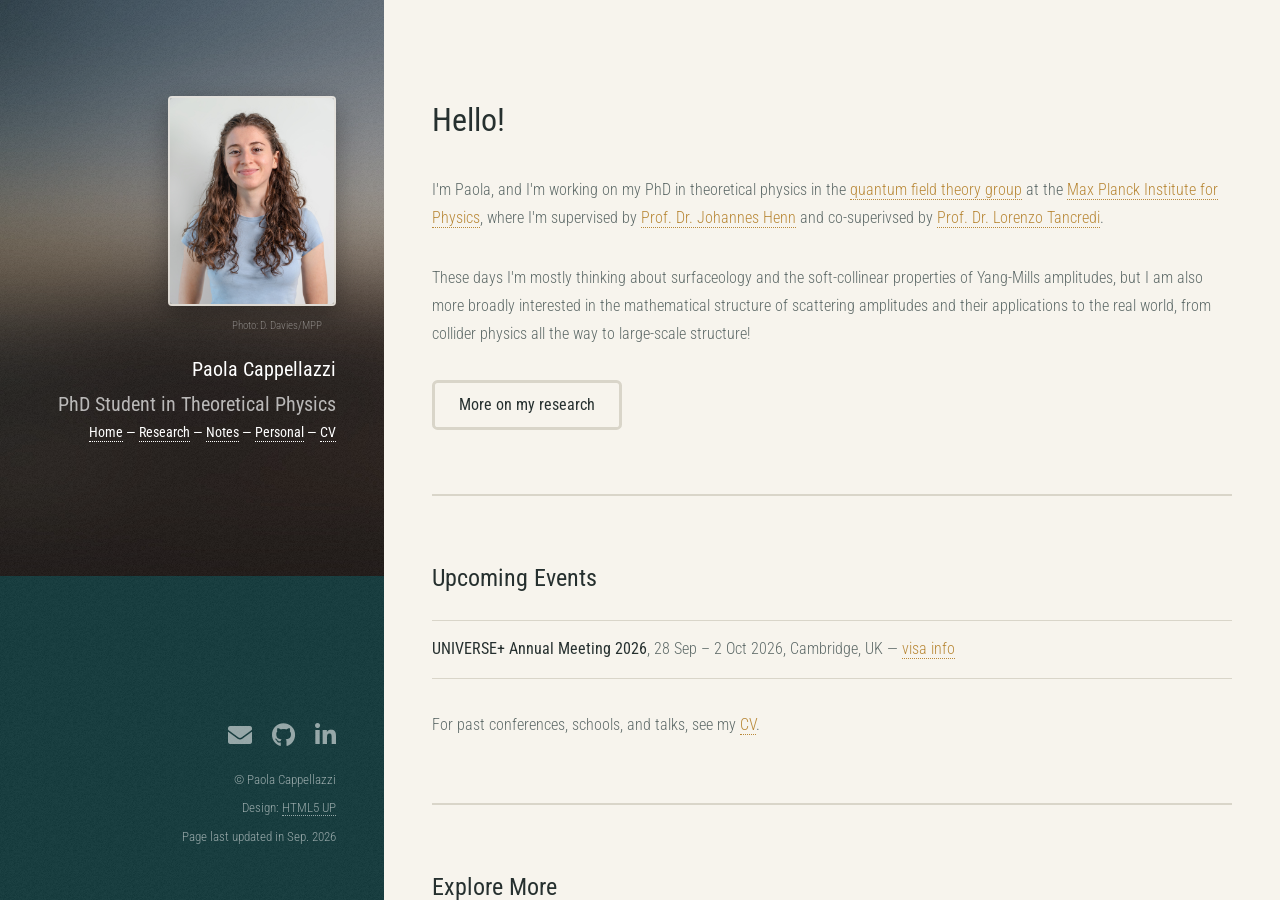
==== commit 0845f073: "Make Explore More boxes fully clickable, update subtitle/date, add first event Turn the quick-links " ====
--- a/index.html
+++ b/index.html
@@ -20,7 +20,7 @@
 					<a href="#" class="image avatar"><img src="images/avatar.jpg" alt="Paola Cappellazzi" /></a>
 					<p class="photo-credit">Photo: D. Davies/MPP</p>
 					<h1><strong>Paola Cappellazzi</strong></h1>
-					<h1>M.Sc. in Theoretical and Mathematical Physics </h1>
+					<h1>PhD Student in Theoretical Physics</h1>
 					<h5><a href="index.html">Home</a> — <a href="research.html">Research</a> — <a href="notes.html">Notes</a> — <a href="personal.html">Personal</a> — <a href="cv.html">CV</a></h5>
 				</div>
 			</header>
@@ -56,9 +56,16 @@
 				<!-- Upcoming Events -->
 					<section id="events">
 						<h2>Upcoming Events</h2>
+						<!--
 						<p>
 							Nothing on the calendar right now &mdash; check back soon!
 						</p>
+						-->
+						<ul class="clean-list">
+							<li>
+								<b>UNIVERSE+ Annual Meeting 2026</b>, 28 Sep &ndash; 2 Oct 2026, Cambridge, UK &mdash; <a href="https://indico.mpp.mpg.de/event/11861/page/476-visa" class="active">visa info</a>
+							</li>
+						</ul>
 						<p>
 							For past conferences, schools, and talks, see my <a href="cv.html" class="active">CV</a>.
 						</p>
@@ -68,34 +75,22 @@
 					<section id="explore">
 						<h2>Explore More</h2>
 						<div class="card-grid">
-							<div class="card">
+							<a href="research.html" class="card">
 								<h3>Research</h3>
 								<p>Scattering amplitudes, Feynman integrals, and their applications.</p>
-								<ul class="actions">
-									<li><a href="research.html" class="button large fit">Research</a></li>
-								</ul>
-							</div>
-							<div class="card">
+							</a>
+							<a href="notes.html" class="card">
 								<h3>Notes &amp; References</h3>
 								<p>A running collection of notes and resources I've found useful.</p>
-								<ul class="actions">
-									<li><a href="notes.html" class="button large fit">Notes</a></li>
-								</ul>
-							</div>
-							<div class="card">
+							</a>
+							<a href="cv.html" class="card">
 								<h3>Education &amp; CV</h3>
 								<p>My academic background and full curriculum vitae.</p>
-								<ul class="actions">
-									<li><a href="cv.html" class="button large fit">Education &amp; CV</a></li>
-								</ul>
-							</div>
-							<div class="card">
+							</a>
+							<a href="personal.html" class="card">
 								<h3>Personal</h3>
 								<p>A little more about me, beyond physics.</p>
-								<ul class="actions">
-									<li><a href="personal.html" class="button large fit">Personal</a></li>
-								</ul>
-							</div>
+							</a>
 						</div>
 					</section>
 
@@ -127,7 +122,7 @@
 					</ul>
 					<ul class="copyright">
 						<li>&copy; Paola Cappellazzi</li><li>Design: <a href="http://html5up.net">HTML5 UP</a></li>
-						<li>Page last updated in Aug. 2026</li>
+						<li>Page last updated in Sep. 2026</li>
 					</ul>
 				</div>
 			</footer>
--- a/assets/css/main.css
+++ b/assets/css/main.css
@@ -3327,6 +3327,19 @@
 				margin-bottom: 0;
 			}
 
+		.card-grid a.card {
+			display: block;
+			color: inherit;
+			border-bottom: none;
+			transition: background-color 0.25s ease, transform 0.25s ease, box-shadow 0.25s ease;
+		}
+
+			.card-grid a.card:hover {
+				background: rgba(201, 151, 74, 0.14);
+				transform: translateY(-3px);
+				box-shadow: 0 8px 20px rgba(17, 79, 82, 0.12);
+			}
+
 	.pill-list {
 		display: flex;
 		flex-wrap: wrap;
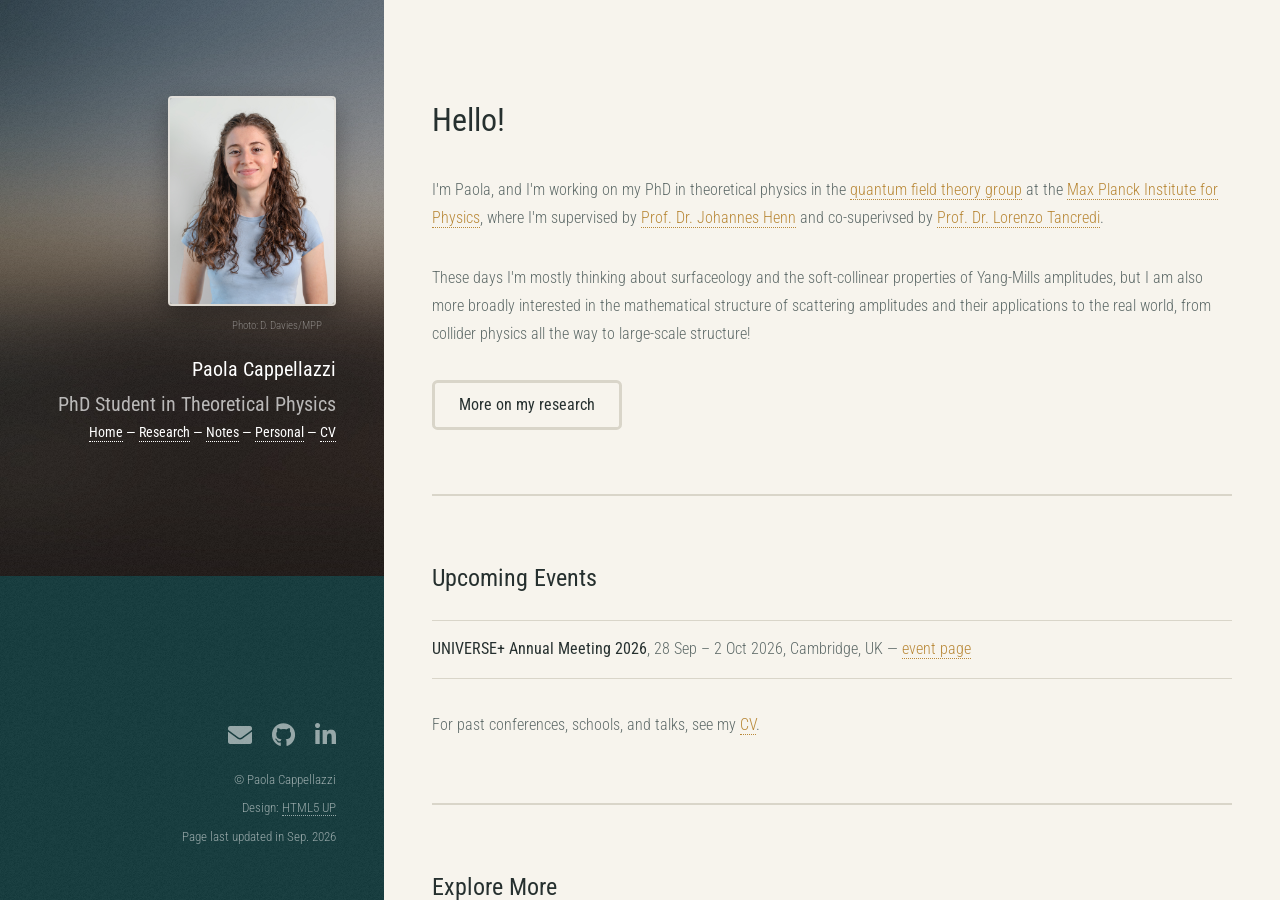
==== commit cf93baed: "Space out Explore More cards with hover shadow, fix event link Give card-grid cards a gap and rounde" ====
--- a/index.html
+++ b/index.html
@@ -63,7 +63,7 @@
 						-->
 						<ul class="clean-list">
 							<li>
-								<b>UNIVERSE+ Annual Meeting 2026</b>, 28 Sep &ndash; 2 Oct 2026, Cambridge, UK &mdash; <a href="https://indico.mpp.mpg.de/event/11861/page/476-visa" class="active">visa info</a>
+								<b>UNIVERSE+ Annual Meeting 2026</b>, 28 Sep &ndash; 2 Oct 2026, Cambridge, UK &mdash; <a href="https://indico.mpp.mpg.de/event/11861/" class="active">event page</a>
 							</li>
 						</ul>
 						<p>
--- a/assets/css/main.css
+++ b/assets/css/main.css
@@ -3306,16 +3306,16 @@
 	.card-grid {
 		display: grid;
 		grid-template-columns: repeat(2, minmax(0, 1fr));
-		border-top: solid 1px #d9d5c9;
-		border-left: solid 1px #d9d5c9;
+		gap: 1.25em;
 		margin: 0 0 2em 0;
 	}
 
 		.card-grid .card {
 			padding: 1.75em;
-			border-right: solid 1px #d9d5c9;
-			border-bottom: solid 1px #d9d5c9;
+			border: solid 1px #d9d5c9;
+			border-radius: 0.75em;
 			background: rgba(255, 253, 248, 0.5);
+			transition: box-shadow 0.25s ease, transform 0.25s ease, border-color 0.25s ease;
 		}
 
 			.card-grid .card h3 {
@@ -3331,13 +3331,12 @@
 			display: block;
 			color: inherit;
 			border-bottom: none;
-			transition: background-color 0.25s ease, transform 0.25s ease, box-shadow 0.25s ease;
 		}
 
 			.card-grid a.card:hover {
-				background: rgba(201, 151, 74, 0.14);
-				transform: translateY(-3px);
-				box-shadow: 0 8px 20px rgba(17, 79, 82, 0.12);
+				border-color: #c9974a;
+				transform: translateY(-4px);
+				box-shadow: 0 10px 24px rgba(17, 79, 82, 0.18);
 			}
 
 	.pill-list {
